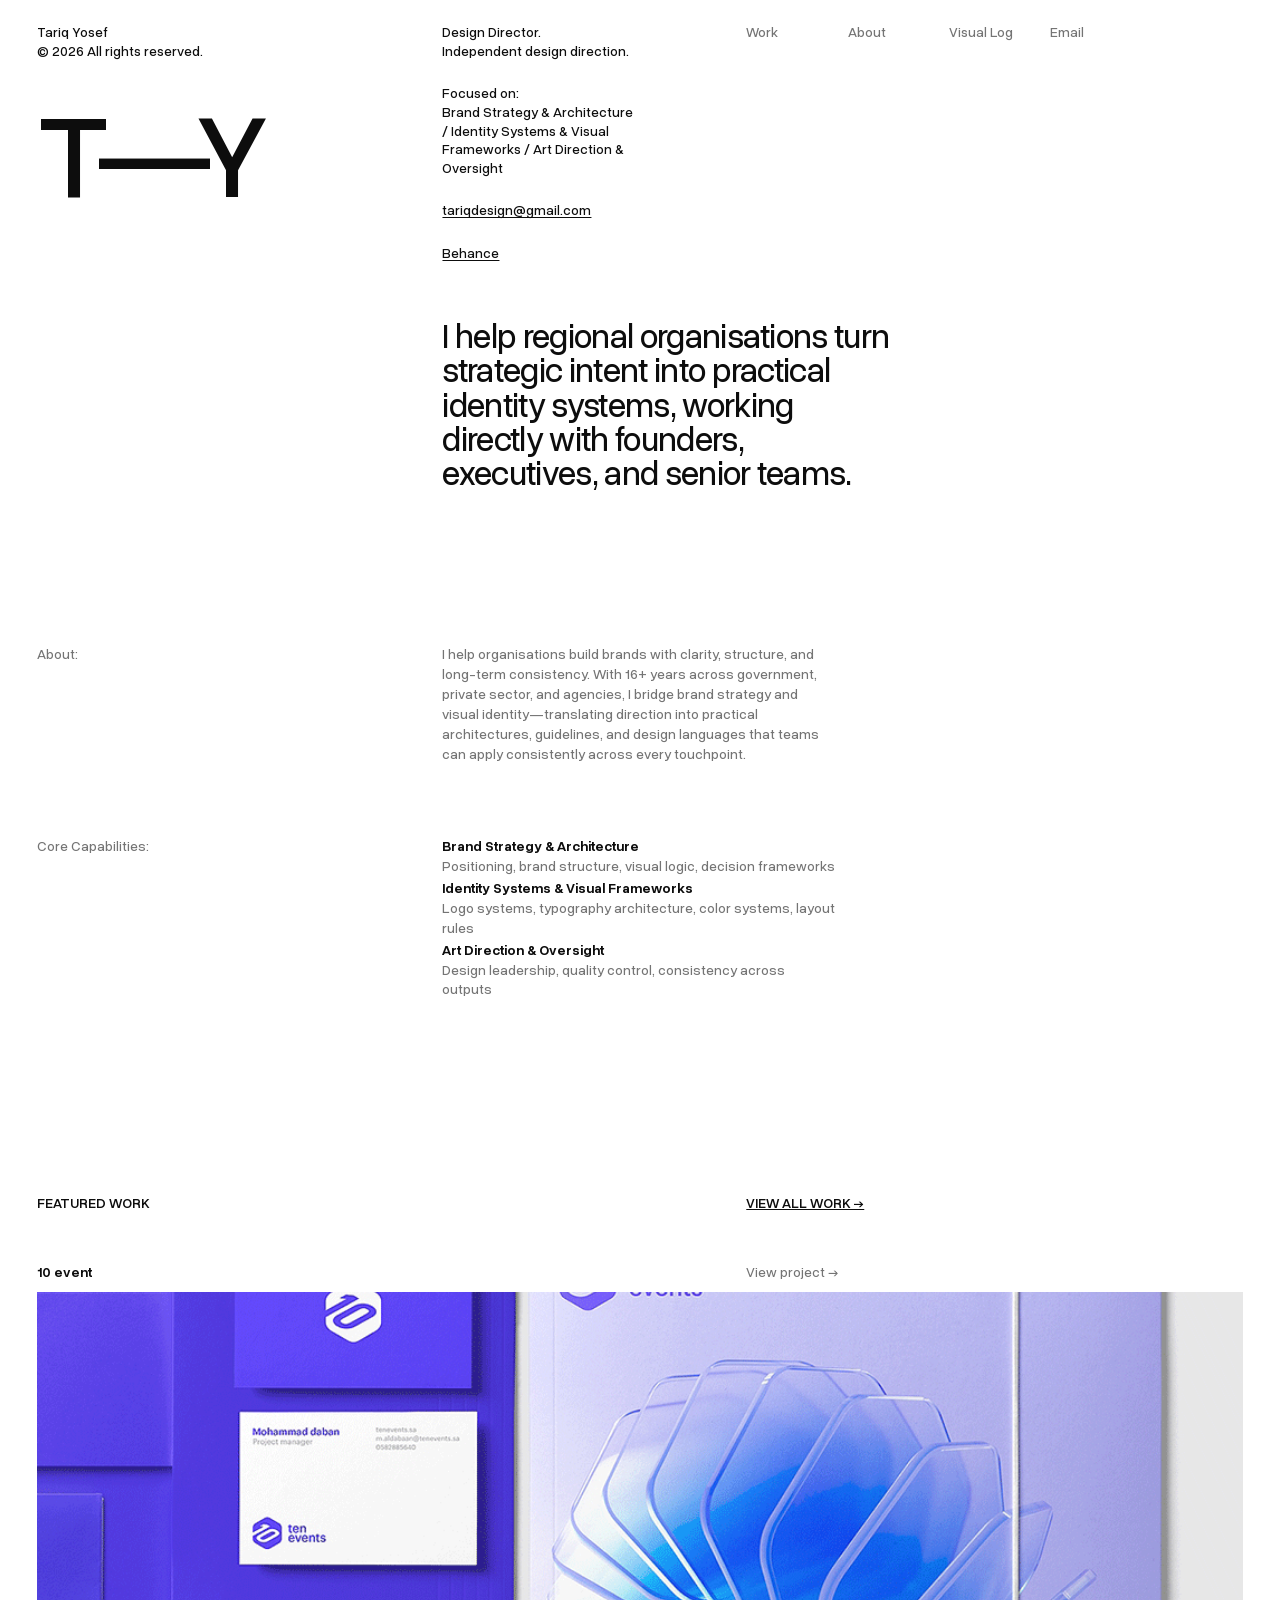
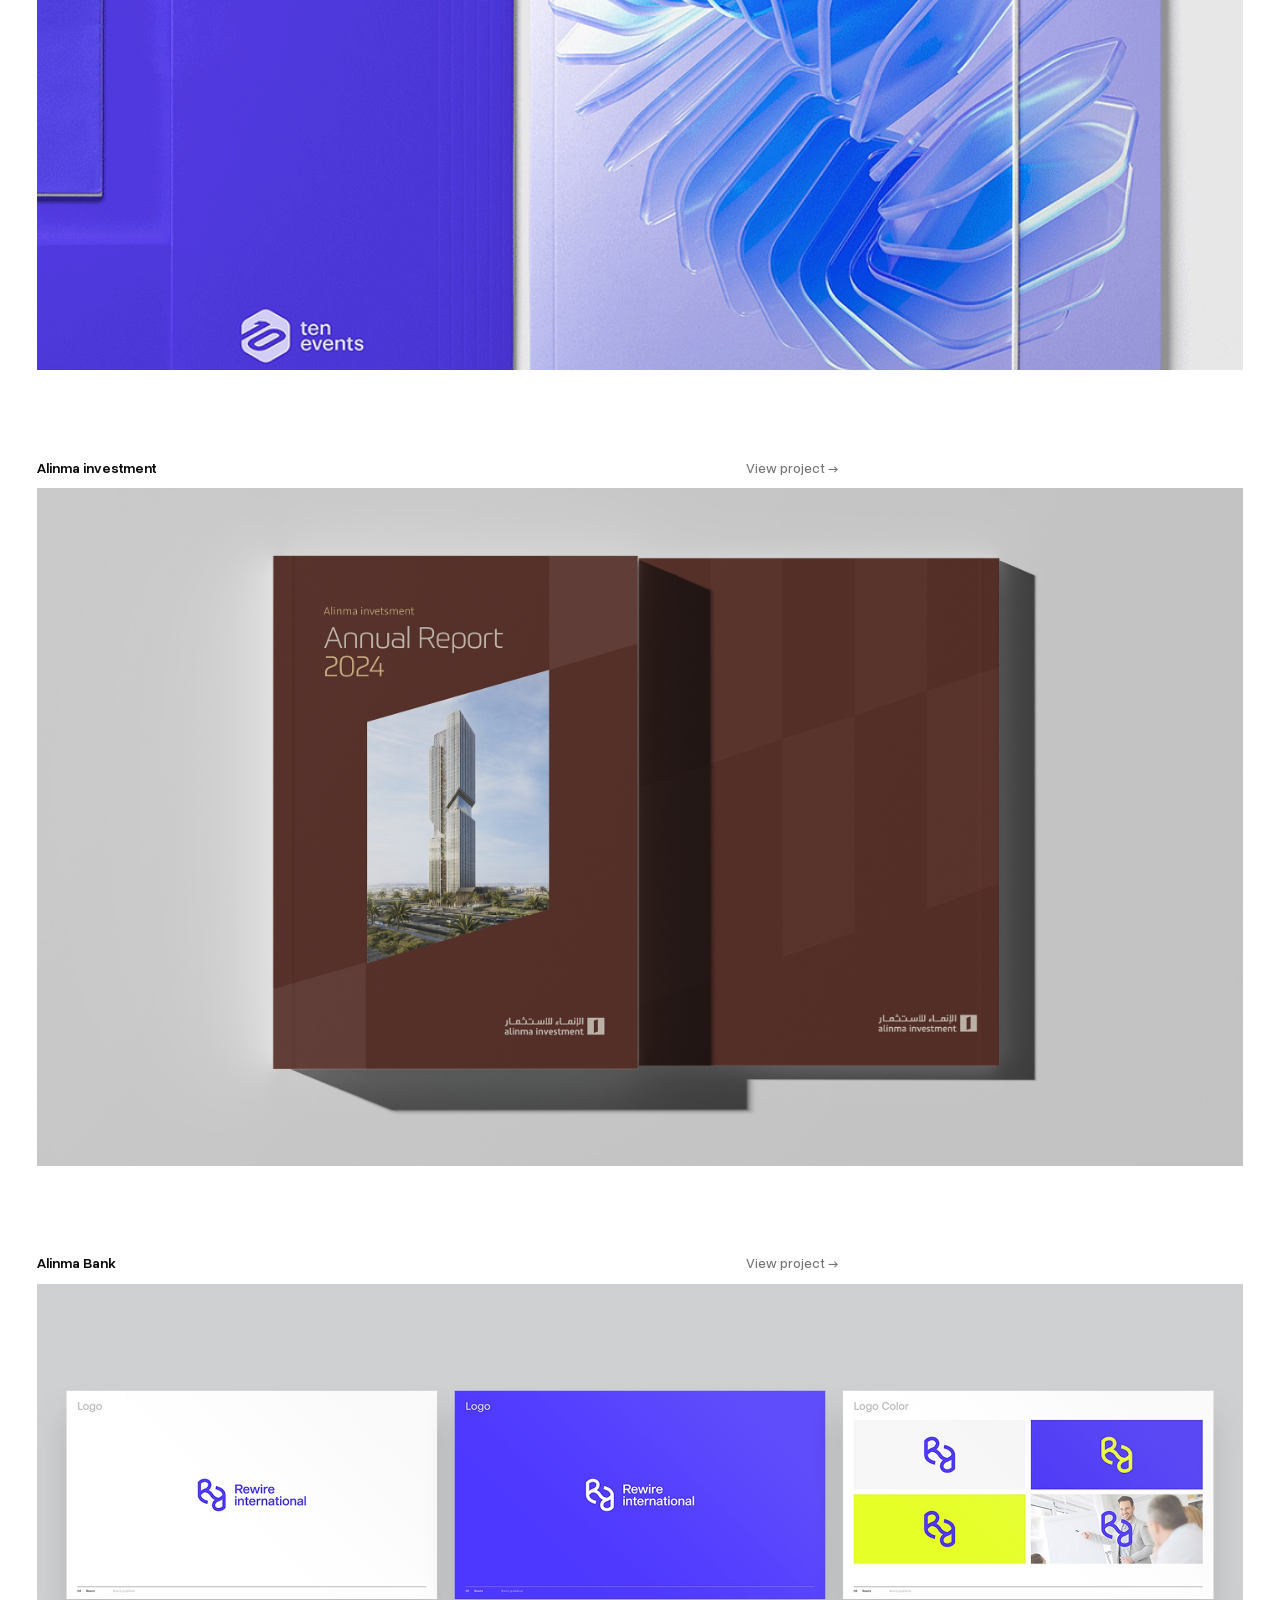
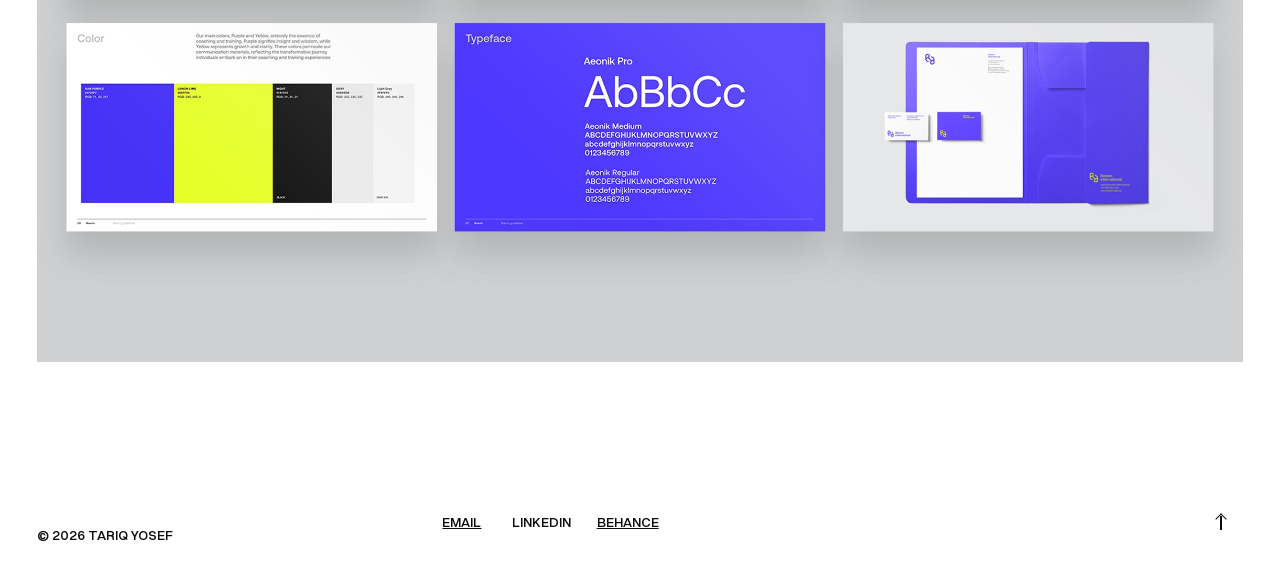
==== index.html @ 911313b0 "Add contact link hover arrow" ====
<!doctype html>
<html lang="en">
<head>
  <meta charset="utf-8">
  <meta name="viewport" content="width=device-width, initial-scale=1">
  <title>Tariq Yosef — Design Director</title>
  <meta name="description" content="Tariq Yosef is an independent Design Director focused on practical identity systems across Saudi Arabia and MENA.">
  <meta name="theme-color" content="#ffffff">
  <meta property="og:title" content="Tariq Yosef — Design Director">
  <meta property="og:description" content="Independent design direction, identity systems and brand governance across Saudi Arabia and MENA.">
  <meta property="og:type" content="website">
  <meta property="og:url" content="https://tariqdesign.com/">
  <link rel="canonical" href="https://tariqdesign.com/">
  <link rel="stylesheet" href="styles.css?v=55">
  <script defer src="script.js?v=26"></script>
</head>
<body data-page="home">
  <a class="skip-link" href="#main">Skip to content</a>

  <header class="information-layer site-information" id="top" aria-label="Portfolio information">
    <div class="information-column">
      <p><a class="identity-home-link" href="./" aria-label="Go to homepage"><span data-site="name">Tariq Yosef</span><br>© <span data-year></span> All rights reserved.</a></p>
    </div>
    <div class="information-column">
      <p><span data-professional-title>Design Director</span>.<br>Independent design direction.</p>
      <p>Focused on:<br><span data-focus>Brand systems / Identity / Direction</span></p>
      <p><a data-link="email" data-email-display="address" hidden></a></p>
      <p><a data-link="behanceUrl" target="_blank" rel="noopener noreferrer" hidden>Behance</a><br><a data-link="linkedInUrl" target="_blank" rel="noopener noreferrer" hidden>LinkedIn</a></p>
    </div>
    <nav class="site-nav site-menu" aria-label="Primary navigation">
      <a href="work/">Work</a>
      <a href="about/">About</a>
      <a href="visual-log/">Visual Log</a>
      <a data-link="email" hidden>Email</a>
    </nav>
  </header>

  <main id="main">
    <section class="profile-panel home-profile" aria-labelledby="home-heading">
      <a class="profile-mark profile-mark-link" href="./" aria-label="Go to homepage">T—Y</a>
      <h1 class="home-positioning" id="home-heading" data-positioning>I help regional organisations turn strategic intent into practical identity systems.</h1>
      <div class="profile-details">
        <div>
          <p class="detail-heading"><span data-label="about">About</span>:</p>
          <p class="profile-copy" data-introduction></p>
        </div>
        <div>
          <p class="detail-heading"><span data-label="capabilities">Capabilities</span>:</p>
          <ul data-capabilities></ul>
        </div>
      </div>
    </section>

    <section class="home-work" aria-labelledby="featured-heading">
      <header class="section-heading">
        <h2 id="featured-heading">Featured work</h2>
        <a href="work/">View all work →</a>
      </header>
      <div class="featured-projects" data-home-projects></div>
    </section>
  </main>

  <footer class="site-footer">
    <p>© <span data-year></span> <span data-site="name">Tariq Yosef</span></p>
    <div class="site-footer-links">
      <a data-link="email" hidden></a>
      <a data-link="linkedInUrl" target="_blank" rel="noopener noreferrer" hidden>LinkedIn</a>
      <a data-link="behanceUrl" target="_blank" rel="noopener noreferrer" hidden>Behance</a>
    </div>
    <a class="back-to-top" href="#top" aria-label="Back to top"><span class="back-to-top-icon" aria-hidden="true"></span></a>
  </footer>

  <p class="content-error" data-error role="status" hidden></p>
</body>
</html>
---- styles.css ----
@font-face {
  font-family: "Overused Grotesk";
  src: url("assets/fonts/OverusedGrotesk-VF.woff2") format("woff2");
  font-style: normal;
  font-weight: 300 900;
  font-display: swap;
}

:root {
  --paper: #fff;
  --ink: #0d0d0d;
  --muted: #747474;
  --blue: #416ddd;
  --active: #d9270c;
  --gap: 10px;
  --media-flow-gap: calc(var(--gap) * 2);
  --edge: clamp(20px, 2.92vw, 42px);
  --type-body: 14px;
  --type-header: 13.8px;
  --micro: var(--type-body);
  --site-grid: repeat(12, minmax(0, 1fr));
  --gallery-target-ratio: 0.56;
  --gallery-max-items: 3;
}

* {
  box-sizing: border-box;
}

html {
  scroll-behavior: smooth;
}

body {
  margin: 0;
  background: var(--paper);
  color: var(--ink);
  font-family: "Overused Grotesk", "Helvetica Neue", Helvetica, Arial, sans-serif;
  font-weight: 420;
  -webkit-font-smoothing: antialiased;
}

body.quick-view-open {
  overflow: hidden;
}

a {
  color: inherit;
}

a:hover {
  color: var(--blue);
}

button,
a {
  -webkit-tap-highlight-color: transparent;
}

button:focus-visible,
a:focus-visible {
  outline: 2px solid var(--blue);
  outline-offset: 3px;
}

.skip-link {
  position: fixed;
  z-index: 100;
  top: -60px;
  left: 8px;
  padding: 8px 10px;
  background: #000;
  color: #fff;
  font: 600 11px/1.1 "Overused Grotesk", "Helvetica Neue", Helvetica, Arial, sans-serif;
}

.skip-link:focus {
  top: 8px;
}

.information-layer {
  position: absolute;
  z-index: 20;
  inset: 8px var(--edge) auto;
  width: auto;
  display: grid;
  grid-template-columns: var(--site-grid);
  gap: var(--gap);
  color: #fff;
  mix-blend-mode: difference;
  pointer-events: none;
  font-family: "Overused Grotesk", "Helvetica Neue", Helvetica, Arial, sans-serif;
  font-size: var(--type-header);
  font-weight: 500;
  line-height: 1.3;
  letter-spacing: 0.015em;
  text-transform: uppercase;
  text-shadow: 0 0 0.35px currentColor;
}

.information-column:first-child {
  grid-column: 1;
}

.information-column:last-child {
  grid-column: 2;
}

.information-column,
.profile-details > div,
.profile-details > div > :not(.detail-heading),
.about-section,
.about-section-content {
  min-width: 0;
}

.information-layer p {
  margin: 0 0 20px;
}

.information-layer a {
  pointer-events: auto;
  text-decoration: underline;
  text-underline-offset: 0.13em;
}

.information-layer .identity-home-link,
.profile-mark-link {
  text-decoration: none;
}

.profile-panel {
  min-height: 0;
  display: grid;
  grid-template-columns: var(--site-grid);
  gap: var(--gap);
  padding: 78px var(--edge) 10rem;
}

.profile-mark {
  align-self: start;
  font-size: clamp(4.5rem, 12vw, 11rem);
  font-weight: 470;
  line-height: 0.76;
  letter-spacing: -0.085em;
  white-space: nowrap;
}

.profile-mark-link {
  display: block;
}

.profile-details {
  grid-column: 1 / -1;
  display: block;
  align-self: start;
  margin-top: clamp(6rem, 8vw, 9rem);
  font-family: "Overused Grotesk", "Helvetica Neue", Helvetica, Arial, sans-serif;
  font-size: var(--micro);
  font-weight: 500;
  line-height: 1.35;
  text-transform: none;
}

.profile-details > div {
  display: grid;
  grid-template-columns: var(--site-grid);
  column-gap: var(--gap);
  align-items: start;
  margin: 0;
  padding: clamp(26px, 3.8vw, 64px) 0;
}

.profile-details > div:first-child {
  padding-top: 0;
}

.profile-details > div > :not(.detail-heading) {
  grid-column: 2 / span 2;
}

.detail-heading {
  grid-column: 1;
  margin: 0;
  font-weight: 520;
}

.profile-details ul {
  margin: 0;
  padding: 0;
  color: var(--muted);
  list-style: none;
}

.profile-copy {
  max-width: 72ch;
  margin: 0;
  color: var(--muted);
  font-family: "Overused Grotesk", "Helvetica Neue", Helvetica, Arial, sans-serif;
  font-size: var(--type-body);
  font-weight: 450;
  line-height: 1.42;
  letter-spacing: 0;
  text-transform: none;
}

[data-approach] {
  display: grid;
  grid-template-columns: repeat(2, minmax(0, 1fr));
  column-gap: clamp(18px, 2vw, 42px);
  row-gap: 16px;
  font-family: "Overused Grotesk", "Helvetica Neue", Helvetica, Arial, sans-serif;
  font-size: var(--type-body);
  font-weight: 450;
  line-height: 1.38;
  letter-spacing: 0;
  text-transform: none;
}

[data-approach] li + li {
  margin-top: 0;
}

[data-recognition] {
  grid-column: 2 / -1 !important;
  columns: 2;
  column-gap: clamp(18px, 2vw, 42px);
}

[data-recognition] li {
  break-inside: avoid;
}

[data-capabilities] li + li {
  margin-top: 8px;
}

.capability-title,
.capability-description {
  display: block;
}

.capability-title {
  color: var(--ink);
  font-weight: 600;
}

.capability-description {
  margin-top: 2px;
  font-size: 1em;
  line-height: 1.35;
  text-transform: none;
}

.about-sections {
  display: contents !important;
}

.about-section {
  display: grid;
  grid-template-columns: var(--site-grid);
  column-gap: var(--gap);
  align-items: start;
  padding: clamp(26px, 3.8vw, 64px) 0;
}

.about-section-content {
  grid-column: 2 / span 2;
  color: var(--muted);
}

.about-section-content--one {
  grid-column: 2 / span 1;
}

.about-section-content--three,
.about-section-content--split {
  grid-column: 2 / -1;
}

.about-section-content--split {
  display: grid;
  grid-template-columns: repeat(2, minmax(0, 1fr));
  gap: clamp(18px, 2vw, 42px);
}

.about-section-content--image-left .about-image {
  order: -1;
}

.about-rich-text {
  font-family: "Overused Grotesk", "Helvetica Neue", Helvetica, Arial, sans-serif;
  font-weight: 450;
  line-height: 1.42;
  letter-spacing: 0;
  text-transform: none;
}

.about-rich-text--small {
  font-size: var(--type-header);
}

.about-rich-text--standard {
  font-size: var(--type-body);
}

.about-rich-text--large {
  font-size: clamp(16pt, 1.8vw, 22pt);
  line-height: 1.28;
}

.about-rich-text h3,
.about-rich-text p,
.about-rich-text ul,
.about-rich-text ol {
  margin: 0 0 0.75em;
}

.about-rich-text > :last-child {
  margin-bottom: 0;
}

.about-rich-text h3 {
  color: var(--ink);
  font-size: 1em;
  font-weight: 600;
}

.about-rich-text ul,
.about-rich-text ol {
  padding-left: 1.2em;
}

.about-rich-text a {
  text-decoration: underline;
  text-underline-offset: 0.13em;
}

.about-image {
  min-width: 0;
  margin: 0;
}

.about-image img {
  width: 100%;
  height: auto;
  display: block;
  border-radius: 0;
}

.about-image figcaption {
  margin-top: 7px;
  color: var(--muted);
  font-size: var(--type-header);
  line-height: 1.3;
}

.visual-feed {
  padding: 0 var(--edge) var(--edge);
}

.feed-grid {
  display: block;
}

.project-group {
  display: block;
  padding: clamp(30px, 4vw, 68px) 0;
}

.project-group:first-child {
  padding-top: 0;
}

.project-heading {
  display: grid;
  grid-template-columns: var(--site-grid);
  column-gap: var(--gap);
  align-items: start;
  margin-bottom: clamp(24px, 2.2vw, 40px);
  font-size: var(--micro);
  line-height: 1.3;
}

.project-heading h2,
.project-heading p {
  margin: 0;
}

.project-heading h2 {
  grid-column: 1;
  font-size: inherit;
  font-weight: 620;
}

.project-heading p {
  grid-column: 2 / span 2;
  width: min(100%, 62ch);
  color: var(--muted);
  overflow-wrap: anywhere;
}

@media (min-width: 1200px) {
  .project-heading p {
    width: min(75%, 62ch);
  }
}

.project-media,
.project-images {
  display: grid;
  gap: var(--media-flow-gap);
}

.project-video {
  min-width: 0;
  margin: 0;
  border-radius: 0;
  overflow: hidden;
  background: #111;
}

.project-video video {
  width: 100%;
  height: auto;
  display: block;
  background: #111;
}

.project-video.has-fallback {
  position: relative;
  background: #e8e8e8;
}

.project-video-fallback {
  width: 100%;
  height: auto;
  display: block;
}

.project-video.has-fallback video {
  position: absolute;
  inset: 0;
  height: 100%;
  object-fit: cover;
  opacity: 0;
  transition: opacity 180ms ease;
}

.project-video.has-fallback.is-video-ready video {
  opacity: 1;
}

.project-video.has-video-error video {
  display: none;
}

.project-slider {
  position: relative;
  min-width: 0;
  aspect-ratio: var(--slider-ratio, 16 / 10);
  border-radius: 0;
  overflow: hidden;
  background: #e8e8e8;
}

.slider-viewport {
  position: absolute;
  inset: 0;
}

.slider-viewport {
  display: flex;
  transform: translate3d(var(--slider-offset, 0%), 0, 0);
  transition: transform 500ms cubic-bezier(0.22, 1, 0.36, 1);
}

.slider-viewport.is-resetting {
  transition: none;
}

.slider-slide {
  position: relative;
  flex: 0 0 100%;
  width: 100%;
  height: 100%;
  display: block;
  margin: 0;
  padding: 0;
  border: 0;
  background: transparent;
  cursor: zoom-in;
}

.slider-slide--clone {
  pointer-events: none;
}

.slider-slide img {
  width: 100%;
  height: 100%;
  display: block;
  object-fit: cover;
}

.slider-dots {
  position: absolute;
  z-index: 2;
  bottom: 12px;
  left: 50%;
  display: flex;
  align-items: center;
  gap: 2px;
  transform: translateX(-50%);
}

.slider-dot {
  width: 24px;
  height: 24px;
  display: grid;
  place-items: center;
  margin: 0;
  padding: 0;
  border: 0;
  background: transparent;
  cursor: pointer;
}

.slider-dot::before {
  width: 7px;
  height: 7px;
  border: 1px solid #fff;
  border-radius: 50%;
  background: transparent;
  box-shadow: 0 0 0 1px rgba(0, 0, 0, 0.18);
  content: "";
}

.slider-dot[aria-current="true"]::before {
  background: #fff;
}

.project-row {
  display: flex;
  align-items: stretch;
  gap: var(--gap);
}

.project-image {
  flex: var(--image-ratio, 1.25) 1 0;
  min-width: 0;
  margin: 0;
}

.project-row--incomplete .project-image {
  flex: 0 1 var(--incomplete-width, calc(50% - (var(--gap) / 2)));
}

.feed-image-button {
  width: 100%;
  display: block;
  margin: 0;
  padding: 0;
  border: 0;
  border-radius: 0;
  overflow: hidden;
  background: #e8e8e8;
  cursor: zoom-in;
}

.project-image .feed-image-button {
  aspect-ratio: var(--image-ratio, 5 / 4);
}

.feed-image-button img {
  display: block;
  width: 100%;
  height: calc(100% + 48px);
  margin-top: -24px;
  object-fit: cover;
  transform: translate3d(0, var(--parallax-y, 0), 0) scale(1.01);
  transition: transform 180ms linear, opacity 180ms ease;
  will-change: transform;
}

.feed-image-button:hover img {
  transform: translate3d(0, var(--parallax-y, 0), 0) scale(1.025);
}

.feed-image-button:active img {
  opacity: 0.7;
}

.feed-footer {
  display: grid;
  grid-template-columns: minmax(0, 1fr) auto;
  column-gap: var(--gap);
  row-gap: clamp(24px, 3vw, 48px);
  align-content: start;
  padding: clamp(5rem, 10vw, 8rem) var(--edge) var(--edge);
  font-family: "Overused Grotesk", "Helvetica Neue", Helvetica, Arial, sans-serif;
  font-size: var(--micro);
  font-weight: 500;
  line-height: 1.35;
  text-transform: uppercase;
}

.feed-footer p,
.feed-footer a {
  margin: 0;
}

.feed-footer p {
  max-width: 60ch;
}

.footer-summary,
.footer-contact,
.footer-portfolio {
  grid-column: 1;
}

.footer-summary {
  grid-column: 1 / -1;
}

.footer-contact {
  color: var(--muted);
  font-weight: 420;
  text-transform: none;
}

.back-to-top {
  grid-column: 2;
  align-self: center;
  justify-self: end;
  width: 28px;
  height: 28px;
  display: grid;
  place-items: center;
  text-decoration: none;
}

.back-to-top-icon {
  position: relative;
  width: 13px;
  height: 17px;
  display: block;
}

.back-to-top-icon::before {
  position: absolute;
  top: 1px;
  left: 3px;
  width: 7px;
  height: 7px;
  border-top: 1.5px solid currentColor;
  border-left: 1.5px solid currentColor;
  content: "";
  transform: rotate(45deg);
}

.back-to-top-icon::after {
  position: absolute;
  top: 2px;
  left: 6px;
  width: 1.5px;
  height: 14px;
  background: currentColor;
  content: "";
}

.quick-view {
  width: 100vw;
  max-width: none;
  height: 100svh;
  max-height: none;
  margin: 0;
  padding: 2.5rem;
  border: 0;
  background: rgba(0, 0, 0, 0.85);
  color: #fff;
}

.quick-view::backdrop {
  background: transparent;
}

.quick-view[open] {
  display: grid;
  grid-template-columns: 44px minmax(0, 1fr) 44px;
  grid-template-rows: minmax(0, 1fr) auto;
  align-items: center;
  gap: 10px;
}

.quick-media {
  grid-column: 2;
  grid-row: 1;
  min-width: 0;
  height: 100%;
  display: grid;
  grid-template-rows: minmax(0, 1fr) auto;
  place-items: center;
  margin: 0;
}

.quick-media img {
  min-width: 0;
  max-width: 100%;
  max-height: calc(100svh - 12rem);
  width: auto;
  height: auto;
  object-fit: contain;
}

.quick-media figcaption {
  justify-self: center;
  width: min(100%, 72rem);
  padding-top: 8px;
  font-family: "Overused Grotesk", "Helvetica Neue", Helvetica, Arial, sans-serif;
  font-size: 0.917rem;
  font-weight: 500;
  line-height: 1.3;
  letter-spacing: 0.06em;
  text-transform: uppercase;
}

.quick-caption span {
  display: block;
  text-align: center;
}

.quick-close,
.quick-arrow {
  z-index: 2;
  min-width: 44px;
  min-height: 44px;
  padding: 0;
  border: 0;
  background: transparent;
  color: #fff;
  font: 400 24px/1 "Overused Grotesk", "Helvetica Neue", Helvetica, Arial, sans-serif;
  cursor: pointer;
}

.quick-close {
  position: absolute;
  top: 10px;
  right: 10px;
  font-size: 32px;
  font-weight: 300;
}

.quick-previous { grid-column: 1; grid-row: 1; }
.quick-next { grid-column: 3; grid-row: 1; }

.quick-count {
  grid-column: 2;
  grid-row: 2;
  justify-self: center;
  margin: 0;
  color: #aaa;
  font-family: "Overused Grotesk", "Helvetica Neue", Helvetica, Arial, sans-serif;
  font-size: 0.917rem;
}

.visually-hidden {
  position: absolute;
  width: 1px;
  height: 1px;
  padding: 0;
  margin: -1px;
  overflow: hidden;
  clip: rect(0, 0, 0, 0);
  white-space: nowrap;
  border: 0;
}

.content-error {
  position: fixed;
  z-index: 100;
  right: 8px;
  bottom: 8px;
  max-width: 28rem;
  margin: 0;
  padding: 10px;
  background: #000;
  color: #fff;
  font: 500 10px/1.2 "Overused Grotesk", "Helvetica Neue", Helvetica, Arial, sans-serif;
}

@media (max-width: 700px) {
  :root {
    --edge: 7px;
    --gap: 5px;
    --site-grid: repeat(2, minmax(0, 1fr));
    --gallery-target-ratio: 0.615;
    --gallery-max-items: 2;
  }

  .information-layer {
    position: relative;
    inset: auto;
    width: auto;
    margin: 7px;
    grid-template-columns: var(--site-grid);
  }

  .information-column {
    overflow-wrap: anywhere;
  }

  .information-layer p {
    margin-bottom: 14px;
  }

  .profile-panel {
    min-height: 100svh;
    display: block;
    padding: 48px 7px 90px;
  }

  .profile-mark {
    font-size: 18vw;
  }

  .profile-details {
    width: 100%;
    display: block;
    margin: 140px 0 0;
  }

  .profile-details > div {
    display: grid;
    grid-template-columns: var(--site-grid);
    column-gap: var(--gap);
    padding: 28px 0;
  }

  .profile-details > div:first-child {
    padding-top: 0;
  }

  .profile-details > div > :not(.detail-heading),
  [data-recognition] {
    grid-column: 2 !important;
    overflow-wrap: anywhere;
  }

  .about-section {
    display: grid;
    grid-template-columns: var(--site-grid);
    column-gap: var(--gap);
    padding: 28px 0;
  }

  .about-section-content,
  .about-section-content--one,
  .about-section-content--two,
  .about-section-content--three,
  .about-section-content--split {
    grid-column: 2 / -1;
  }

  .about-section-content--split {
    grid-template-columns: minmax(0, 1fr);
    gap: 20px;
  }

  [data-approach] {
    display: block;
  }

  [data-approach] li + li {
    margin-top: 8px;
  }

  [data-recognition] {
    columns: 1;
  }

  .feed-grid {
    display: block;
  }

  .project-group {
    display: block;
    padding: 38px 0;
  }

  .project-heading {
    margin-bottom: 20px;
  }

  .project-heading p {
    grid-column: 2 / -1;
    width: 100%;
    max-width: 45ch;
  }

  .project-images {
    gap: var(--media-flow-gap);
  }

  .feed-footer {
    display: grid;
    grid-template-columns: minmax(0, 1fr) auto;
    row-gap: 32px;
    padding: 6rem var(--edge) var(--edge);
  }

  .footer-summary,
  .footer-contact,
  .footer-portfolio {
    grid-column: 1;
  }

  .back-to-top {
    grid-column: 2;
    justify-self: end;
  }

  .footer-summary,
  .footer-contact,
  .footer-portfolio {
    grid-column: 1 / -1;
    max-width: 100%;
    overflow-wrap: anywhere;
  }

  .back-to-top {
    grid-column: 2;
  }

  .feed-footer a {
    display: inline-block;
    margin-top: 0;
  }

  .quick-view {
    padding: 38px 6px 24px;
  }

  .quick-view[open] {
    grid-template-columns: 40px minmax(0, 1fr) 40px;
    gap: 2px;
  }

  .quick-media img {
    max-height: calc(100svh - 110px);
  }
}

/* Twelve-column composition from the approved 1440px layouts. */
.information-layer {
  inset: 24px var(--edge) auto;
  color: var(--ink);
  mix-blend-mode: normal;
  font-size: var(--type-header);
  font-weight: 450;
  line-height: 1.35;
  letter-spacing: 0;
  text-transform: none;
  text-shadow: none;
}

.information-layer p {
  margin-bottom: 24px;
}

.information-column:first-child {
  grid-column: 1 / span 2;
}

.site-information .information-column:nth-child(2) {
  grid-column: 5 / span 2;
}

.site-information .site-menu {
  grid-column: 8 / span 4;
  display: grid;
  grid-template-columns: repeat(4, minmax(0, 1fr));
  gap: var(--gap);
  justify-content: initial;
}

.site-menu a {
  justify-self: start;
  color: var(--muted);
}

.site-menu a[aria-current="page"] {
  color: var(--active);
  text-decoration: none;
}

.profile-panel,
.about-profile,
.work-profile {
  min-height: 0;
  grid-template-columns: var(--site-grid);
  padding: 112px var(--edge) clamp(7rem, 12vw, 11rem);
}

.profile-mark,
.home-profile .profile-mark {
  grid-column: 1 / span 2;
  font-size: clamp(6rem, 9.45vw, 8.5rem);
  font-weight: 470;
  line-height: 0.76;
  letter-spacing: -0.085em;
}

.hero-contact {
  grid-column: 5 / span 2;
  align-self: start;
  display: flex;
  flex-direction: column;
  gap: 4px;
  margin-top: 80px;
  font-size: var(--type-body);
  line-height: 1.25;
}

.hero-contact a {
  display: inline-flex;
  align-items: baseline;
  width: fit-content;
  text-decoration: none;
}

.hero-contact a::before {
  width: 0;
  overflow: hidden;
  content: "→";
  opacity: 0;
  font-size: 0.9em;
  line-height: 1;
  transform: translateX(-0.35em);
  transition: width 160ms ease, opacity 160ms ease, transform 160ms ease;
}

.hero-contact a:hover,
.hero-contact a:focus-visible {
  text-decoration: none;
}

.hero-contact a:hover::before,
.hero-contact a:focus-visible::before {
  width: 1.2em;
  opacity: 1;
  transform: translateX(0);
}

.profile-details,
.home-profile .profile-details,
.about-profile .profile-details,
.work-profile .profile-details {
  grid-column: 1 / -1;
  margin-top: clamp(9rem, 11vw, 10rem);
  font-size: var(--type-body);
  font-weight: 430;
  line-height: 1.42;
}

.profile-details > div {
  min-height: clamp(190px, 15vw, 220px);
  grid-template-columns: var(--site-grid);
  padding: 0;
}

.profile-details > div:first-child {
  padding-top: 0;
}

.detail-heading {
  grid-column: 1 / span 2;
  color: var(--muted);
  font-weight: 430;
}

.profile-details > div > :not(.detail-heading),
.about-section-content {
  grid-column: 5 / span 4;
}

.profile-copy {
  max-width: 46ch;
  font-size: var(--type-body);
  font-weight: 430;
  line-height: 1.42;
}

[data-capabilities] li + li {
  margin-top: 2px;
}

.capability-title {
  font-weight: 620;
}

.capability-description {
  margin-top: 0;
  line-height: 1.42;
}

[data-approach] {
  grid-template-columns: repeat(2, minmax(0, 1fr));
  gap: var(--gap);
  font-size: var(--type-body);
  line-height: 1.42;
}

[data-recognition] {
  grid-column: 5 / span 7 !important;
}

.about-section {
  grid-template-columns: var(--site-grid);
}

.home-work,
.visual-feed {
  padding-right: var(--edge);
  padding-left: var(--edge);
}

.section-heading,
.project-heading {
  grid-template-columns: var(--site-grid);
}

.section-heading {
  padding-bottom: clamp(28px, 4vw, 56px);
}

.section-heading h2,
.project-heading h2 {
  grid-column: 1 / span 2;
}

.section-heading a {
  grid-column: 8 / span 3;
  justify-self: start;
}

.project-heading p {
  grid-column: 5 / span 4;
  width: 100%;
}

.work-profile,
.visual-log-profile {
  padding-bottom: 0;
}

.work-profile .profile-details,
.visual-log-profile .profile-details {
  margin-bottom: 0;
}

.work-profile .profile-details > div,
.visual-log-profile .profile-details > div {
  min-height: clamp(150px, 12vw, 180px);
}

.work-feed,
.visual-log-feed {
  padding-bottom: clamp(7rem, 12vw, 11rem);
}

.work-index-grid,
.visual-log-grid {
  display: grid;
  grid-template-columns: var(--site-grid);
  column-gap: var(--gap);
  row-gap: clamp(3.5rem, 7vw, 7rem);
}

.work-project-card {
  grid-column: 1 / -1;
  min-width: 0;
  scroll-margin-top: 24px;
}

.work-project-card--six-columns {
  grid-column: span 6;
}

.work-project-card:focus {
  outline: none;
}

.work-project-link {
  display: block;
  color: var(--ink);
  text-decoration: none;
}

.visual-log-button {
  width: 100%;
  margin: 0;
  padding: 0;
  border: 0;
  background: transparent;
  font: inherit;
  text-align: left;
  cursor: zoom-in;
}

.visual-log-empty {
  grid-column: 1 / -1;
}

.work-project-thumbnail {
  width: 100%;
  overflow: hidden;
  background: #f1f1f1;
}

.work-project-thumbnail img {
  width: 100%;
  height: auto;
  display: block;
  transform: scale(1.001);
  transform-origin: center;
  transition: opacity 280ms ease, transform 500ms cubic-bezier(0.2, 0.75, 0.25, 1);
}

.work-project-title {
  display: flex;
  justify-content: space-between;
  gap: var(--gap);
  align-items: baseline;
  padding-top: 10px;
  font-size: var(--type-body);
  line-height: 1.3;
}

.work-project-title h2,
.work-project-title span {
  margin: 0;
  font: inherit;
}

.work-project-title h2 {
  font-weight: 540;
  transition: color 220ms ease, transform 320ms cubic-bezier(0.2, 0.75, 0.25, 1);
}

.work-project-title span {
  color: var(--muted);
  opacity: 0;
  transform: translateX(-8px);
  transition: color 220ms ease, opacity 220ms ease, transform 320ms cubic-bezier(0.2, 0.75, 0.25, 1);
}

.work-project-link:hover {
  color: var(--ink);
}

.work-project-link:hover .work-project-thumbnail img,
.work-project-link:focus-visible .work-project-thumbnail img {
  opacity: 0.9;
  transform: scale(1.012);
}

.work-project-link:hover .work-project-title h2,
.work-project-link:focus-visible .work-project-title h2 {
  color: var(--blue);
  transform: translateX(4px);
}

.work-project-link:hover .work-project-title span,
.work-project-link:focus-visible .work-project-title span {
  color: var(--blue);
  opacity: 1;
  transform: translateX(0);
}

.project-group {
  padding: 0 0 clamp(6rem, 10vw, 9rem);
}

.project-heading {
  margin-bottom: clamp(24px, 3vw, 44px);
}

.featured-project-heading {
  grid-template-columns: var(--site-grid);
}

.featured-project-heading h3 {
  grid-column: 1 / span 2;
}

.featured-project-heading span {
  grid-column: 8 / span 3;
  justify-self: start;
}

.site-footer {
  grid-template-columns: var(--site-grid);
  font-size: var(--type-header);
}

.site-footer p {
  grid-column: 1 / span 2;
}

.site-footer-links {
  grid-column: 5 / span 3;
}

.site-footer .back-to-top {
  grid-column: 12;
}

@media (max-width: 700px) {
  :root {
    --edge: 7px;
    --gap: 5px;
    --site-grid: repeat(2, minmax(0, 1fr));
  }

  .information-layer {
    position: relative;
    inset: auto;
    margin: var(--edge);
  }

  .information-column:first-child {
    grid-column: 1;
  }

  .site-information .information-column:nth-child(2) {
    grid-column: 2;
  }

  .site-information .site-menu {
    grid-column: 1 / -1;
    grid-template-columns: repeat(4, auto);
    justify-content: start;
    gap: 20px;
    margin-top: 8px;
  }

  .profile-panel,
  .about-profile,
  .work-profile,
  .home-profile {
    display: grid;
    grid-template-columns: var(--site-grid);
    padding: 48px var(--edge) 5rem;
  }

  .profile-mark,
  .home-profile .profile-mark {
    grid-column: 1 / -1;
    font-size: 18vw;
  }

  .hero-contact {
    grid-column: 2;
    margin-top: 48px;
  }

  .profile-details,
  .home-profile .profile-details,
  .about-profile .profile-details,
  .work-profile .profile-details {
    grid-column: 1 / -1;
    margin-top: 7rem;
  }

  .profile-details > div {
    min-height: 0;
    margin-bottom: 5rem;
    grid-template-columns: var(--site-grid);
  }

  .detail-heading {
    grid-column: 1;
  }

  .profile-details > div > :not(.detail-heading),
  .about-section-content,
  [data-recognition] {
    grid-column: 2 !important;
  }

  .section-heading h2,
  .project-heading h2,
  .featured-project-heading h3 {
    grid-column: 1;
  }

  .section-heading a,
  .project-heading p,
  .featured-project-heading span {
    grid-column: 2;
  }

  .site-footer p {
    grid-column: 1;
  }

  .site-footer-links {
    grid-column: 1 / -1;
  }

  .site-footer .back-to-top {
    grid-column: 2;
  }
}

@media (prefers-reduced-motion: reduce) {
  html {
    scroll-behavior: auto;
  }

  .feed-image-button img {
    transition: none;
    transform: none;
  }

  .slider-viewport {
    transition: none;
  }

  .work-project-thumbnail img,
  .work-project-title h2,
  .work-project-title span {
    transition: none;
  }

  .hero-contact a::before {
    transition: none;
  }
}

/* Multi-page site shell */
.site-header {
  position: relative;
  z-index: 20;
  display: grid;
  grid-template-columns: var(--site-grid);
  gap: var(--gap);
  align-items: start;
  padding: 9px var(--edge) 12px;
  border-bottom: 0;
  font-size: var(--type-header);
  font-weight: 540;
  line-height: 1.25;
  letter-spacing: 0.015em;
  text-transform: uppercase;
}

.site-identity {
  grid-column: 1;
  display: flex;
  flex-direction: column;
  text-decoration: none;
}

.site-nav {
  grid-column: 4;
  display: flex;
  justify-content: space-between;
  gap: 12px;
}

.site-nav a {
  text-decoration: none;
}

.site-nav a[aria-current="page"] {
  text-decoration: none;
}

.site-information .information-column:nth-child(2) {
  grid-column: 5 / span 2;
}

.site-information .site-menu {
  grid-column: 8 / span 4;
  display: grid;
  grid-template-columns: repeat(4, minmax(0, 1fr));
  justify-content: initial;
  pointer-events: auto;
}

.home-profile {
  min-height: 0;
  align-items: start;
  padding-top: 112px;
  padding-bottom: clamp(7rem, 12vw, 11rem);
}

.home-profile .profile-mark {
  grid-column: 1 / span 2;
}

.home-profile .profile-details {
  grid-column: 1 / -1;
}

.home-intro,
.page-intro {
  display: grid;
  grid-template-columns: var(--site-grid);
  gap: var(--gap);
  padding-right: var(--edge);
  padding-left: var(--edge);
}

.home-intro {
  min-height: min(78svh, 900px);
  align-content: end;
  padding-top: clamp(8rem, 18vh, 14rem);
  padding-bottom: clamp(3rem, 6vw, 7rem);
}

.page-label {
  grid-column: 1;
  align-self: start;
  margin: 0;
  font-size: var(--type-header);
  font-weight: 540;
  line-height: 1.3;
  text-transform: uppercase;
}

.home-intro h1 {
  grid-column: 2 / -1;
  max-width: 24ch;
  margin: 0;
  font-size: clamp(2.2rem, 5.2vw, 6.2rem);
  font-weight: 430;
  line-height: 0.98;
  letter-spacing: -0.045em;
}

.home-work {
  padding: 0 var(--edge) var(--edge);
}

body[data-page="home"] .section-heading,
body[data-page="home"] .site-footer {
  border-top: 0;
}

.section-heading {
  display: grid;
  grid-template-columns: var(--site-grid);
  gap: var(--gap);
  align-items: baseline;
  padding: 12px 0 clamp(28px, 4vw, 54px);
  border-top: 0;
  font-size: var(--type-header);
  line-height: 1.3;
  text-transform: uppercase;
}

.section-heading h2,
.section-heading a {
  margin: 0;
  font-size: inherit;
  font-weight: 540;
}

.section-heading h2 {
  grid-column: 1 / span 2;
}

.section-heading a {
  grid-column: 8 / span 3;
  justify-self: start;
}

.featured-project {
  padding: 0 0 clamp(48px, 7vw, 110px);
}

.featured-project-link {
  display: block;
  color: var(--ink);
  text-decoration: none;
}

.featured-project-heading {
  display: grid;
  grid-template-columns: var(--site-grid);
  gap: var(--gap);
  padding-bottom: 10px;
  font-size: var(--type-body);
  line-height: 1.3;
}

.featured-project-heading h3,
.featured-project-heading span {
  margin: 0;
  font: inherit;
}

.featured-project-heading h3 {
  grid-column: 1 / span 2;
  font-weight: 600;
}

.featured-project-heading span {
  grid-column: 8 / span 3;
  justify-self: start;
  color: var(--muted);
}

.featured-project-link > img {
  width: 100%;
  aspect-ratio: 16 / 9;
  display: block;
  border-radius: 0;
  object-fit: cover;
  transition: opacity 180ms ease, transform 240ms ease;
}

.featured-project-link:hover > img {
  opacity: 0.92;
  transform: scale(0.997);
}

.featured-projects-empty {
  margin: 0 0 8rem;
  color: var(--muted);
  font-size: var(--type-body);
}

.page-intro {
  min-height: min(68svh, 760px);
  align-content: end;
  padding-top: clamp(8rem, 17vh, 13rem);
  padding-bottom: clamp(4rem, 8vw, 9rem);
}

.page-intro h1,
.page-intro p {
  margin: 0;
}

.page-intro h1 {
  grid-column: 1;
  font-size: var(--type-header);
  font-weight: 540;
  line-height: 1.3;
  text-transform: uppercase;
}

.page-intro p {
  grid-column: 2 / span 2;
  max-width: 66ch;
  color: var(--muted);
  font-size: clamp(18pt, 2.5vw, 30pt);
  font-weight: 430;
  line-height: 1.2;
  letter-spacing: -0.02em;
}

.about-profile {
  min-height: 0;
  padding-top: 112px;
  padding-bottom: clamp(7rem, 12vw, 11rem);
}

.about-profile .profile-details {
  margin-top: clamp(9rem, 11vw, 10rem);
}

.work-feed {
  padding-bottom: clamp(7rem, 12vw, 11rem);
}

.project-group {
  scroll-margin-top: 24px;
}

.project-group:focus {
  outline: none;
}

.site-footer {
  display: grid;
  grid-template-columns: var(--site-grid);
  gap: var(--gap);
  align-items: end;
  margin: 0 var(--edge);
  padding: 12px 0 var(--edge);
  border-top: 0;
  font-size: var(--type-header);
  font-weight: 520;
  line-height: 1.3;
  text-transform: uppercase;
}

.site-footer p {
  grid-column: 1 / span 2;
  margin: 0;
}

.site-footer-links {
  grid-column: 5 / span 3;
  display: flex;
  gap: clamp(14px, 2vw, 30px);
}

.site-footer .back-to-top {
  grid-column: 12;
  justify-self: end;
}

@media (max-width: 700px) {
  .site-header {
    padding-right: var(--edge);
    padding-left: var(--edge);
  }

  .site-identity {
    grid-column: 1;
  }

  .site-nav {
    grid-column: 2;
  }

  .site-information .information-column:nth-child(2) {
    grid-column: 2;
  }

  .site-information .site-menu {
    grid-column: 1 / -1;
    justify-content: flex-start;
    margin-top: 10px;
  }

  .home-profile {
    min-height: 0;
    display: grid;
    grid-template-columns: var(--site-grid);
    padding: 48px var(--edge) 5rem;
  }

  .home-profile .profile-mark {
    grid-column: 1 / -1;
    font-size: 18vw;
  }

  .home-profile .profile-details {
    grid-column: 1 / -1;
    margin-top: 7rem;
  }

  .home-intro {
    min-height: 70svh;
    padding-top: 7rem;
    padding-bottom: 4rem;
  }

  .page-label {
    grid-column: 1 / -1;
    margin-bottom: 5rem;
  }

  .home-intro h1 {
    grid-column: 1 / -1;
    font-size: clamp(2.25rem, 11vw, 4.6rem);
  }

  .section-heading h2 {
    grid-column: 1;
  }

  .section-heading a {
    grid-column: 2;
  }

  .featured-project-heading h3 {
    grid-column: 1;
  }

  .featured-project-heading span {
    grid-column: 2;
  }

  .featured-project-link > img {
    max-height: none;
  }

  .page-intro {
    min-height: 58svh;
    padding-top: 7rem;
    padding-bottom: 5rem;
  }

  .page-intro h1 {
    grid-column: 1;
  }

  .page-intro p {
    grid-column: 1 / -1;
    margin-top: 5rem;
    font-size: clamp(18pt, 7vw, 25pt);
  }

  .about-profile {
    min-height: 0;
    padding-top: 48px;
  }

  .about-profile .profile-details {
    margin-top: 7rem;
  }

  .site-footer p {
    grid-column: 1;
  }

  .site-footer-links {
    grid-column: 1 / -1;
    margin-top: 28px;
  }

  .site-footer .back-to-top {
    grid-column: 2;
    grid-row: 1;
  }
}

.project-heading h2 a {
  text-decoration: none;
}

.project-profile {
  padding-bottom: 0;
}

.project-profile h1.detail-heading {
  font-size: var(--type-body);
  line-height: 1.42;
}

.project-profile .profile-details > div {
  min-height: clamp(150px, 12vw, 180px);
}

.project-detail-feed {
  padding: var(--media-flow-gap) var(--edge) clamp(7rem, 12vw, 11rem);
}

.project-detail-feed .project-group {
  padding-top: 0;
}

@media (max-width: 700px) {
  .project-profile {
    padding-bottom: 0;
  }

  .work-index-grid,
  .visual-log-grid {
    row-gap: 3.5rem;
  }

  .work-project-card--six-columns {
    grid-column: 1 / -1;
  }

  .work-project-title span {
    opacity: 1;
    transform: none;
  }

  .project-profile .profile-details > div {
    min-height: 0;
    margin-bottom: 2rem;
  }
}

/* Design Director refinement: stronger point of view, tighter internal-page pacing. */
.home-positioning {
  grid-column: 5 / span 7;
  align-self: start;
  max-width: 24ch;
  margin: clamp(13rem, 16vw, 16rem) 0 0;
  font-size: clamp(1.9rem, 2.65vw, 2.75rem);
  font-weight: 430;
  line-height: 1.01;
  letter-spacing: -0.02em;
}

.profile-mark--internal {
  font-size: clamp(3.25rem, 4.8vw, 4.75rem);
}

.work-profile .profile-details,
.visual-log-profile .profile-details,
.project-profile .profile-details {
  margin-top: clamp(4.5rem, 6vw, 6.5rem);
}

.about-profile .profile-details {
  margin-top: clamp(6rem, 8vw, 8rem);
}

.work-profile .profile-details > div,
.visual-log-profile .profile-details > div,
.project-profile .profile-details > div {
  min-height: clamp(100px, 8vw, 130px);
}

.about-profile .hero-contact {
  margin-top: 32px;
}

.project-copy {
  min-width: 0;
}

.project-metadata {
  display: grid;
  grid-template-columns: repeat(2, minmax(0, 1fr));
  gap: 14px var(--gap);
  max-width: 46rem;
  margin: clamp(28px, 3vw, 42px) 0 0;
}

.project-metadata[hidden] {
  display: none;
}

.project-metadata > div {
  min-width: 0;
}

.project-metadata dt,
.project-metadata dd {
  margin: 0;
  overflow-wrap: anywhere;
}

.project-metadata dt {
  color: var(--muted);
  font-size: var(--type-header);
  line-height: 1.3;
  text-transform: uppercase;
}

.project-metadata dd {
  margin-top: 3px;
  color: var(--ink);
  font-size: var(--type-body);
  line-height: 1.35;
}

.site-menu a {
  min-width: 44px;
  min-height: 44px;
  display: inline-flex;
  align-items: flex-start;
}

.identity-home-link {
  min-width: 44px;
  min-height: 44px;
  display: inline-block;
}

.site-footer-links a {
  min-width: 44px;
  min-height: 44px;
  display: inline-flex;
  align-items: center;
}

.back-to-top {
  width: 44px;
  height: 44px;
}

@media (max-width: 700px) {
  .home-positioning {
    grid-column: 1 / -1;
    max-width: 19ch;
    margin-top: 3.5rem;
    font-size: clamp(1.75rem, 7.4vw, 2.5rem);
  }

  .home-profile .profile-details {
    margin-top: 6rem;
  }

  .profile-mark--internal {
    font-size: clamp(2.75rem, 12vw, 4rem);
  }

  .work-profile .profile-details,
  .visual-log-profile .profile-details,
  .project-profile .profile-details {
    margin-top: 4rem;
  }

  .about-profile .profile-details {
    margin-top: 5.5rem;
  }

  .about-profile .hero-contact {
    margin-top: 24px;
  }

  .project-metadata {
    grid-template-columns: 1fr;
  }

  .site-menu a {
    align-items: center;
  }
}
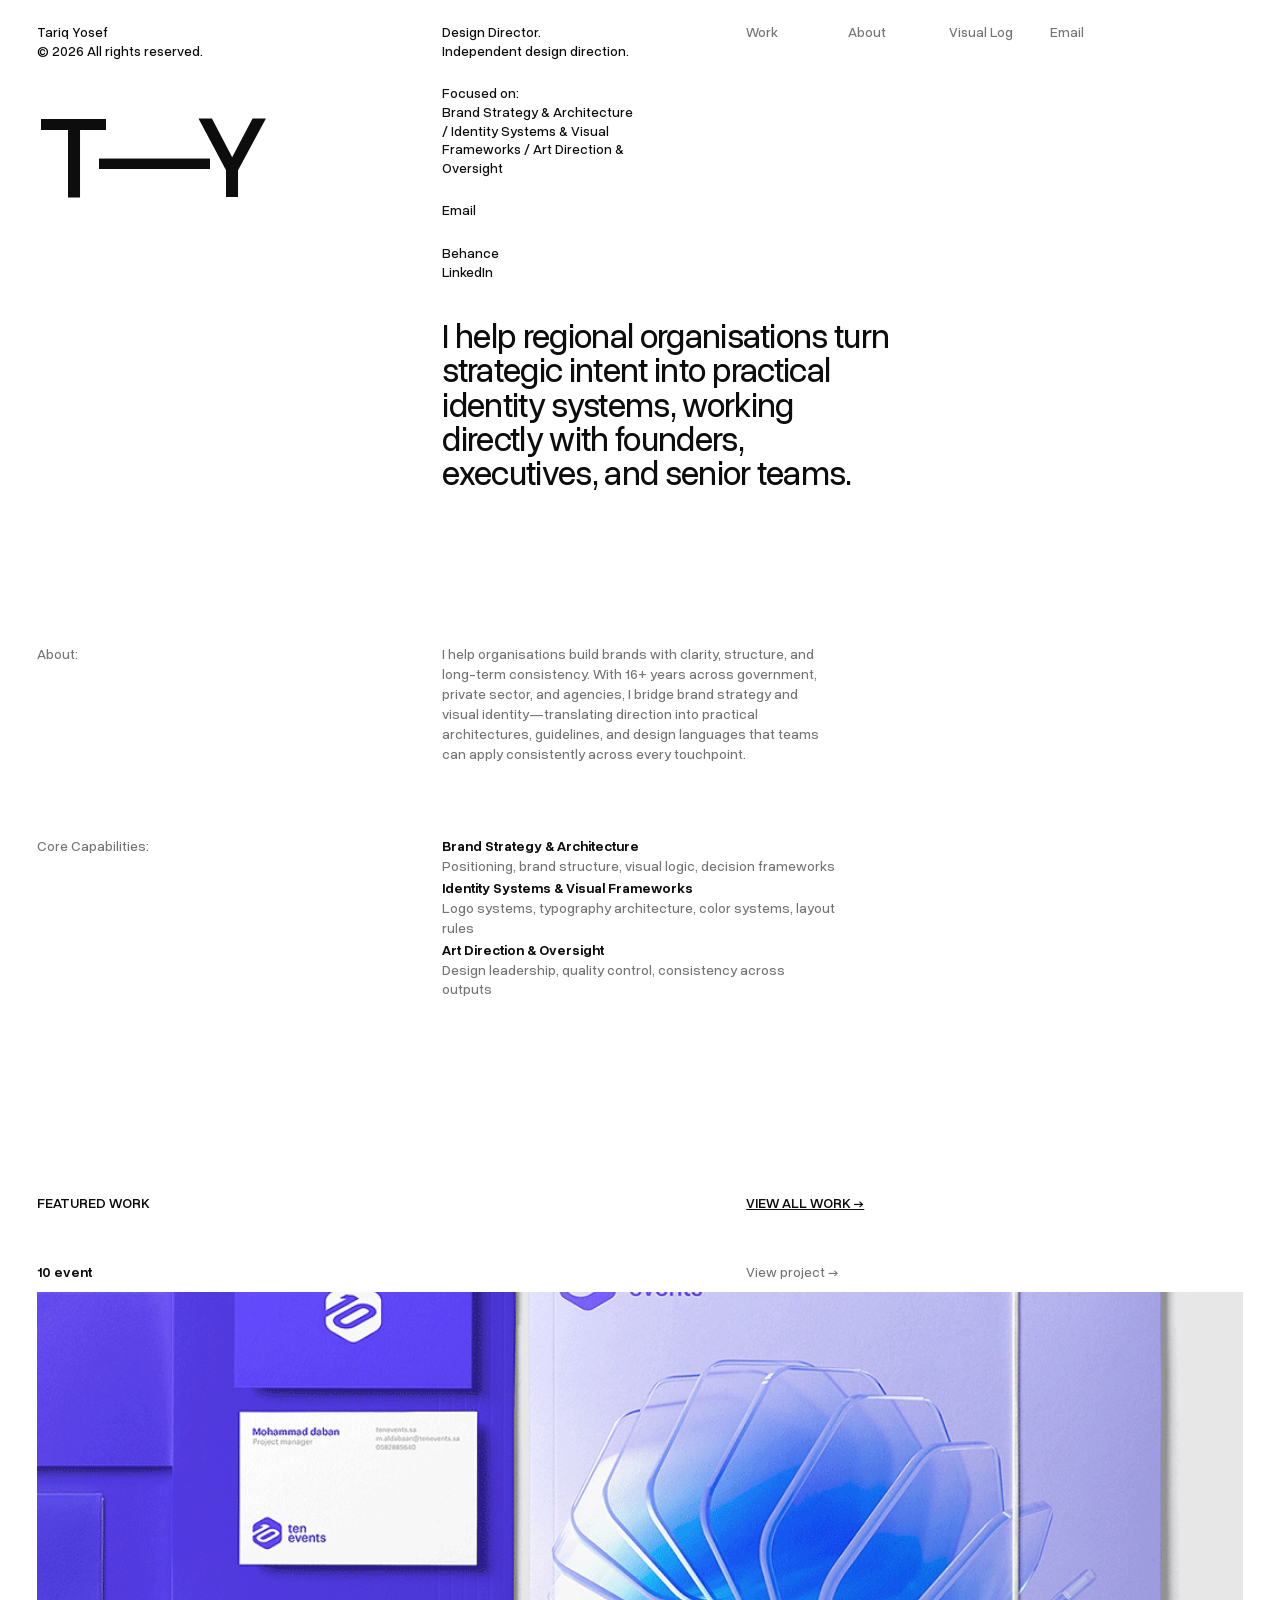
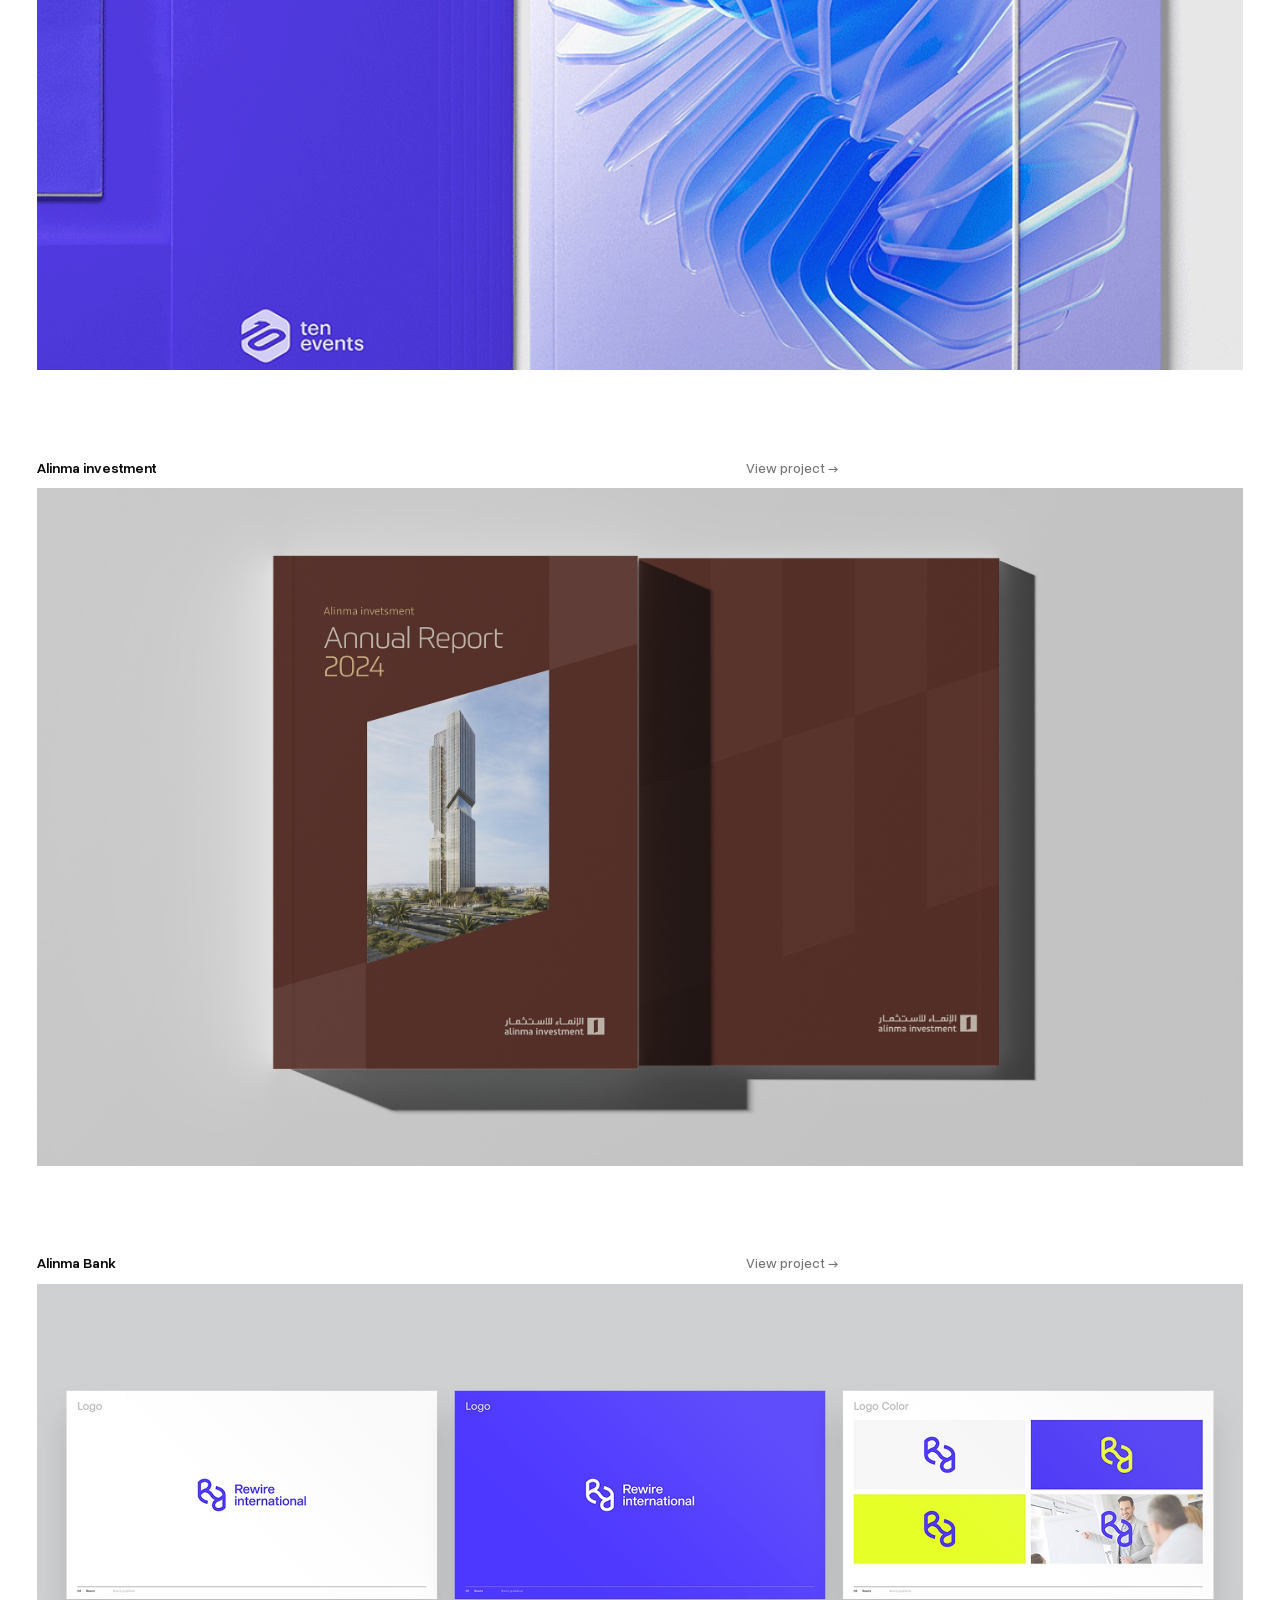
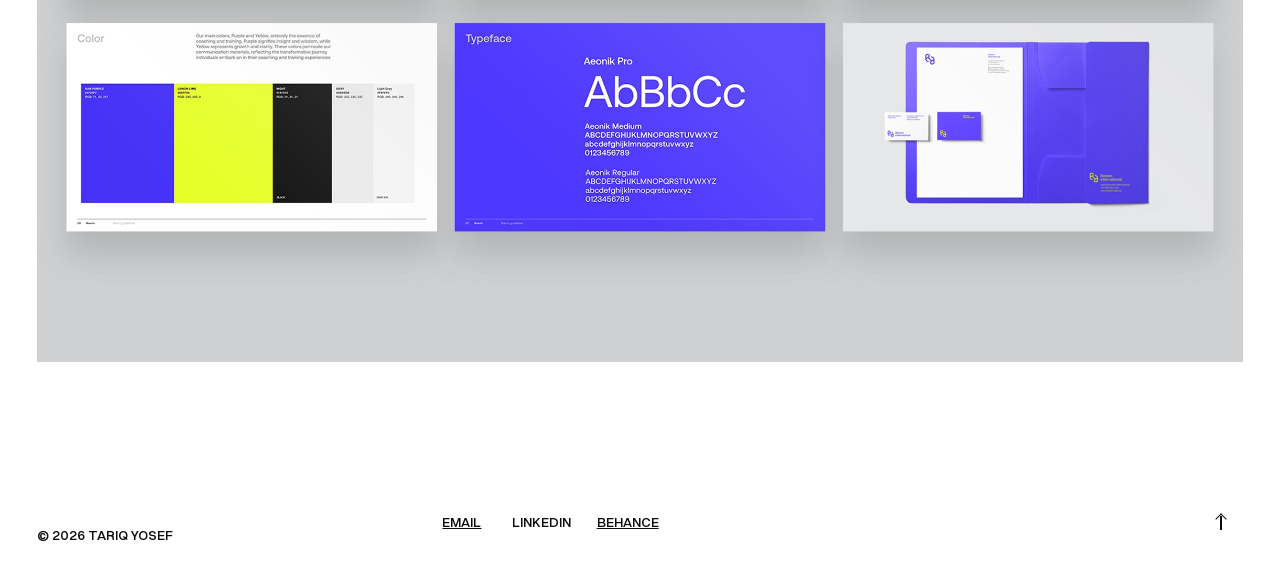
==== commit 586847e0: "Match homepage contact links" ====
--- a/index.html
+++ b/index.html
@@ -11,7 +11,7 @@
   <meta property="og:type" content="website">
   <meta property="og:url" content="https://tariqdesign.com/">
   <link rel="canonical" href="https://tariqdesign.com/">
-  <link rel="stylesheet" href="styles.css?v=55">
+  <link rel="stylesheet" href="styles.css?v=56">
   <script defer src="script.js?v=26"></script>
 </head>
 <body data-page="home">
@@ -21,10 +21,10 @@
     <div class="information-column">
       <p><a class="identity-home-link" href="./" aria-label="Go to homepage"><span data-site="name">Tariq Yosef</span><br>© <span data-year></span> All rights reserved.</a></p>
     </div>
-    <div class="information-column">
+    <div class="information-column information-contact">
       <p><span data-professional-title>Design Director</span>.<br>Independent design direction.</p>
       <p>Focused on:<br><span data-focus>Brand systems / Identity / Direction</span></p>
-      <p><a data-link="email" data-email-display="address" hidden></a></p>
+      <p><a data-link="email" hidden>Email</a></p>
       <p><a data-link="behanceUrl" target="_blank" rel="noopener noreferrer" hidden>Behance</a><br><a data-link="linkedInUrl" target="_blank" rel="noopener noreferrer" hidden>LinkedIn</a></p>
     </div>
     <nav class="site-nav site-menu" aria-label="Primary navigation">
--- a/styles.css
+++ b/styles.css
@@ -1023,14 +1023,16 @@
   line-height: 1.25;
 }
 
-.hero-contact a {
+.hero-contact a,
+.information-contact a {
   display: inline-flex;
   align-items: baseline;
   width: fit-content;
   text-decoration: none;
 }
 
-.hero-contact a::before {
+.hero-contact a::before,
+.information-contact a::before {
   width: 0;
   overflow: hidden;
   content: "→";
@@ -1042,12 +1044,16 @@
 }
 
 .hero-contact a:hover,
-.hero-contact a:focus-visible {
+.hero-contact a:focus-visible,
+.information-contact a:hover,
+.information-contact a:focus-visible {
   text-decoration: none;
 }
 
 .hero-contact a:hover::before,
-.hero-contact a:focus-visible::before {
+.hero-contact a:focus-visible::before,
+.information-contact a:hover::before,
+.information-contact a:focus-visible::before {
   width: 1.2em;
   opacity: 1;
   transform: translateX(0);
@@ -1435,7 +1441,8 @@
     transition: none;
   }
 
-  .hero-contact a::before {
+  .hero-contact a::before,
+  .information-contact a::before {
     transition: none;
   }
 }
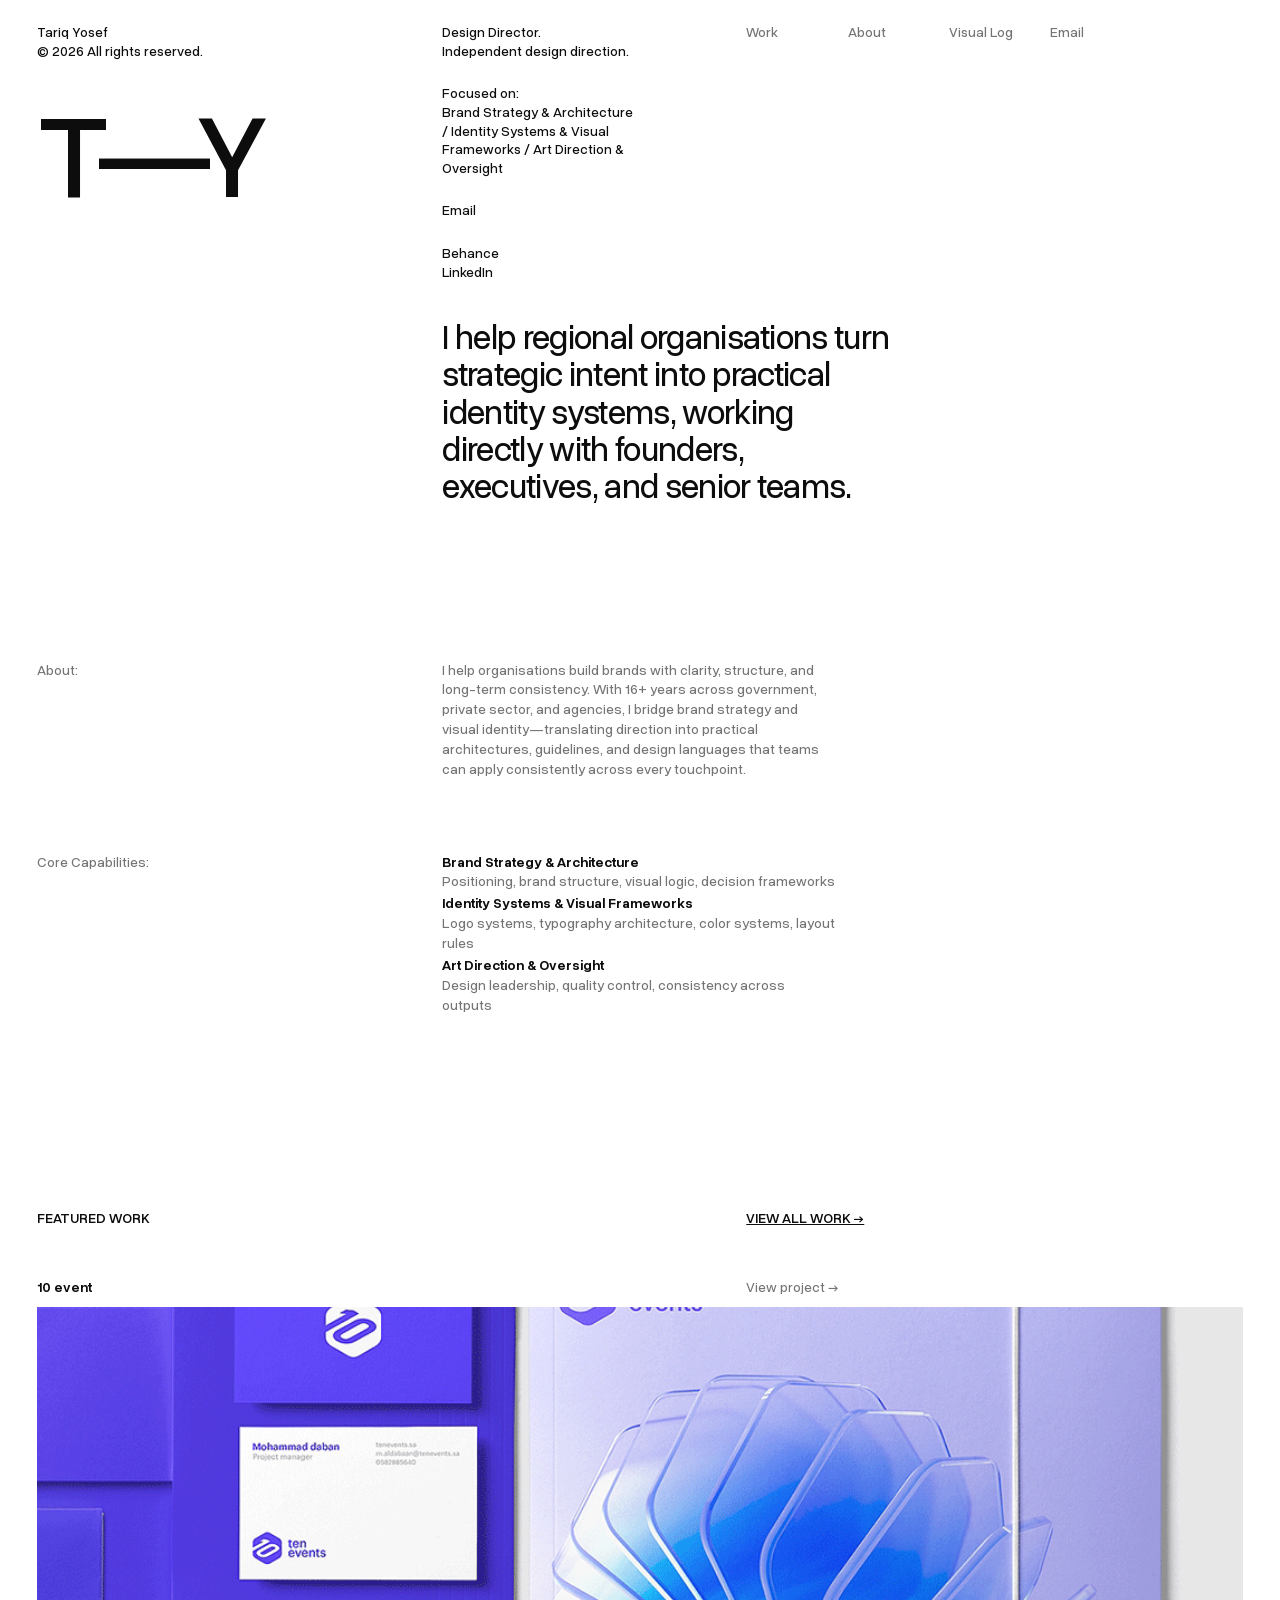
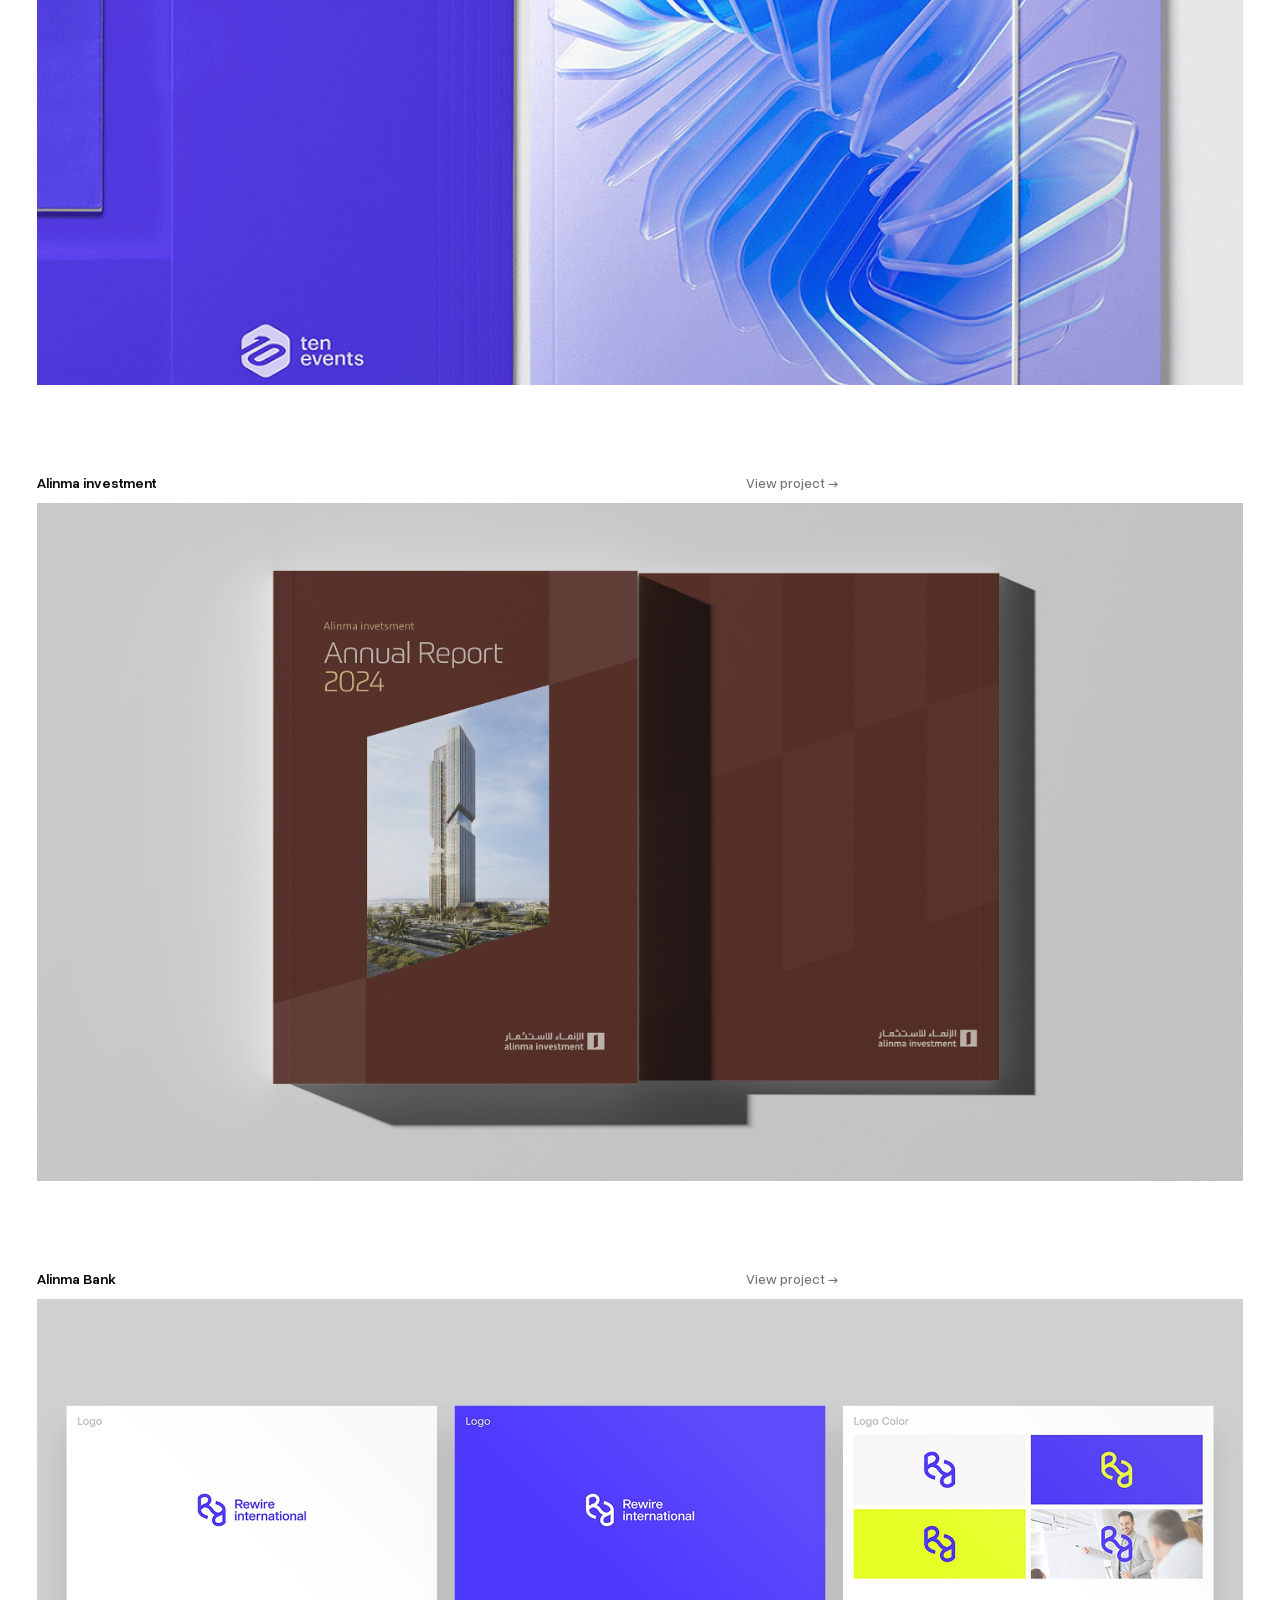
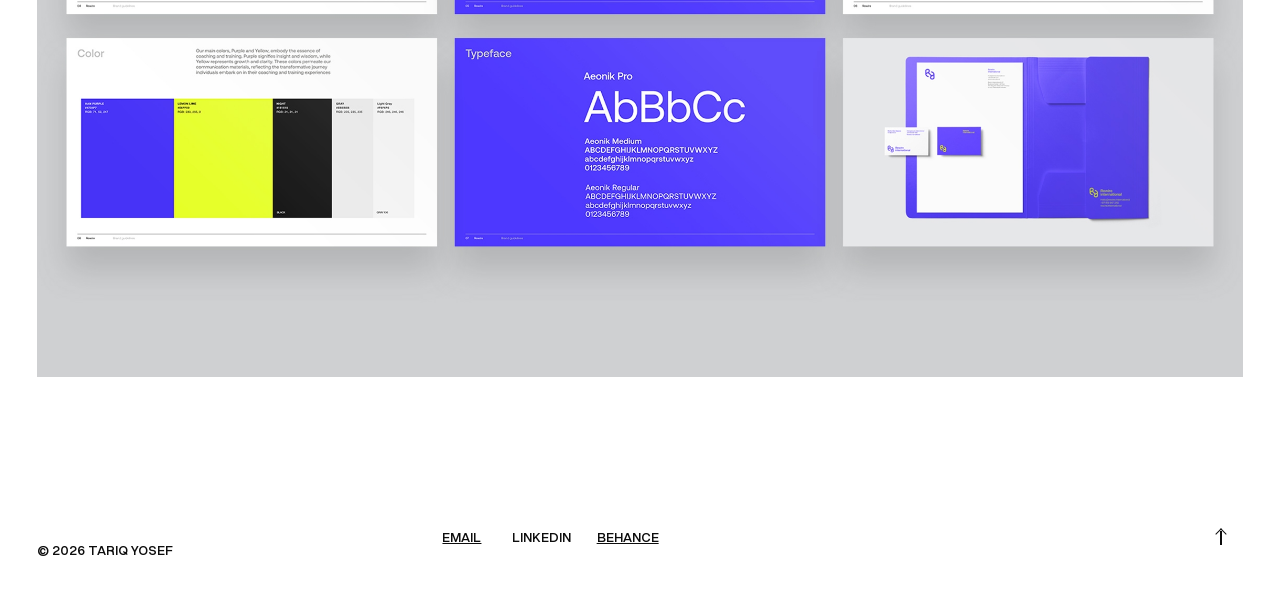
==== commit a7cb1def: "Loosen homepage statement leading" ====
--- a/index.html
+++ b/index.html
@@ -11,7 +11,7 @@
   <meta property="og:type" content="website">
   <meta property="og:url" content="https://tariqdesign.com/">
   <link rel="canonical" href="https://tariqdesign.com/">
-  <link rel="stylesheet" href="styles.css?v=56">
+  <link rel="stylesheet" href="styles.css?v=57">
   <script defer src="script.js?v=26"></script>
 </head>
 <body data-page="home">
--- a/styles.css
+++ b/styles.css
@@ -1899,7 +1899,7 @@
   margin: clamp(13rem, 16vw, 16rem) 0 0;
   font-size: clamp(1.9rem, 2.65vw, 2.75rem);
   font-weight: 430;
-  line-height: 1.01;
+  line-height: 1.1;
   letter-spacing: -0.02em;
 }
 
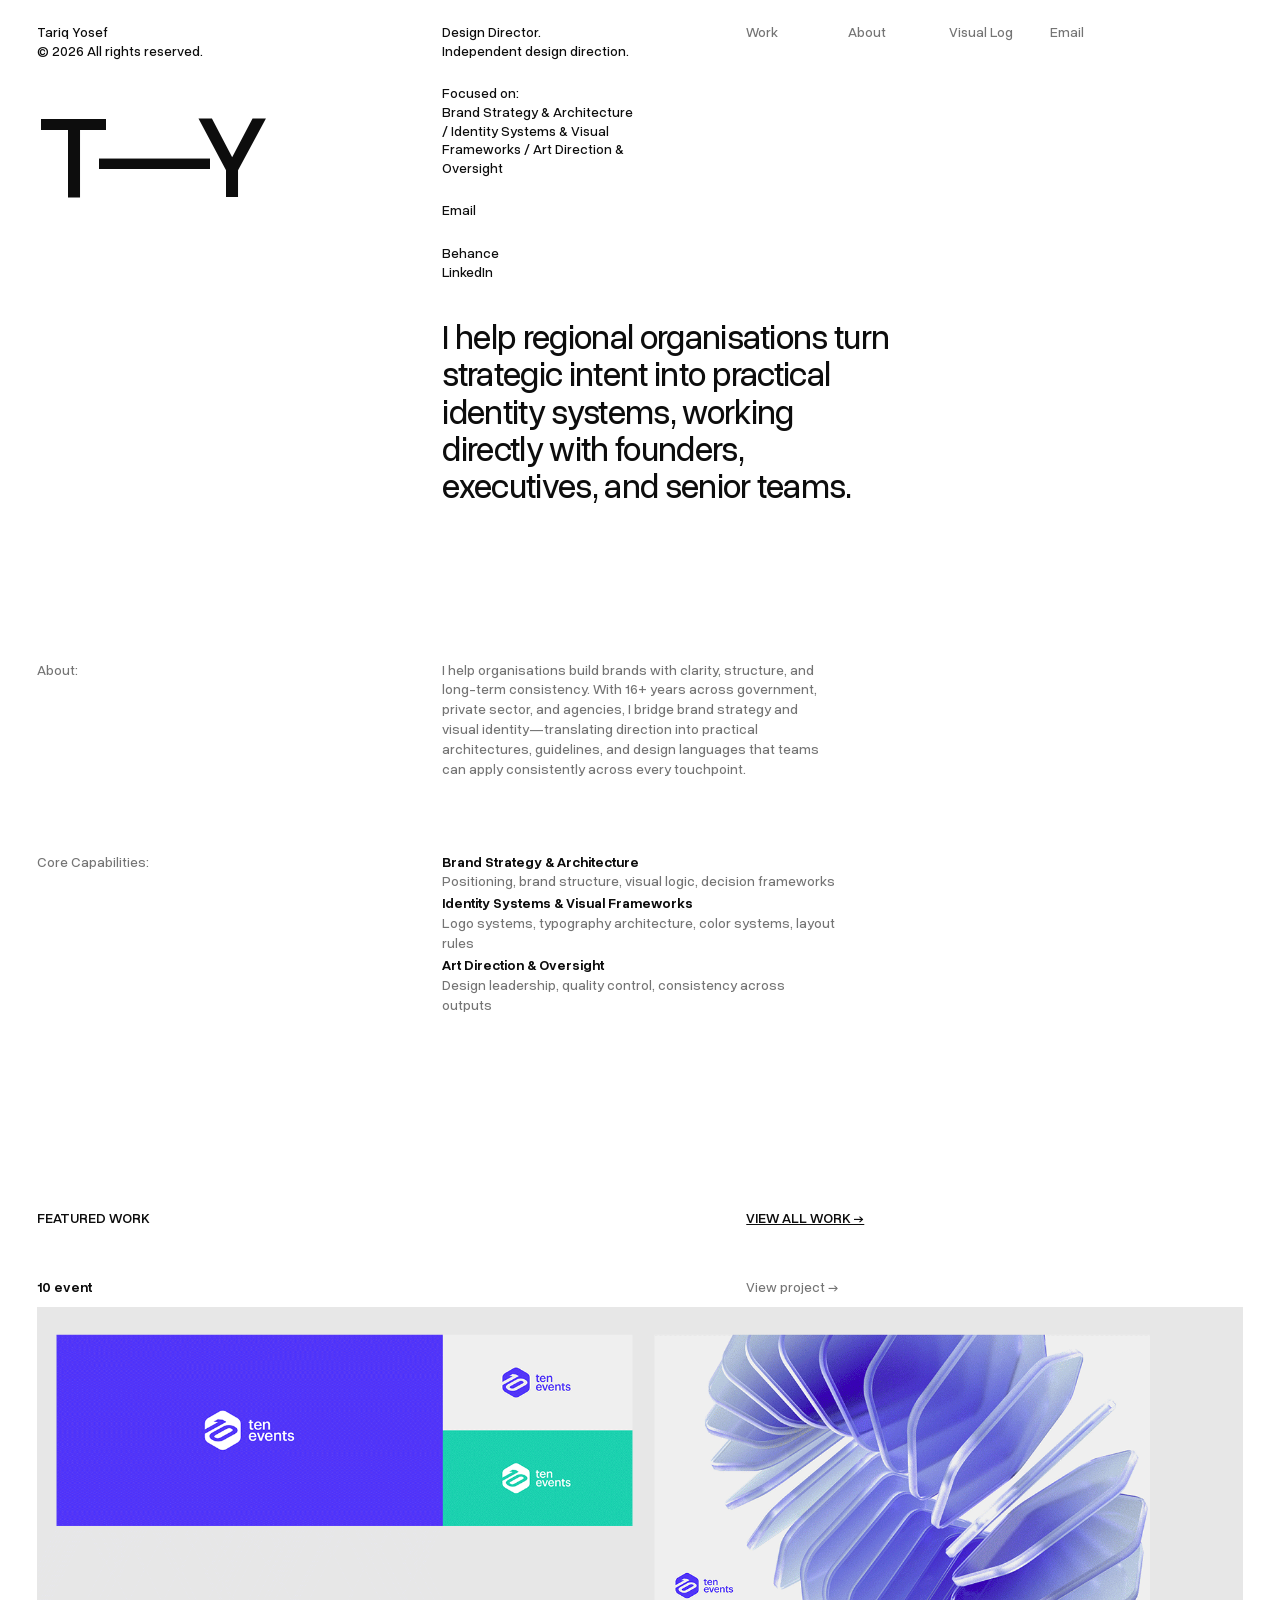
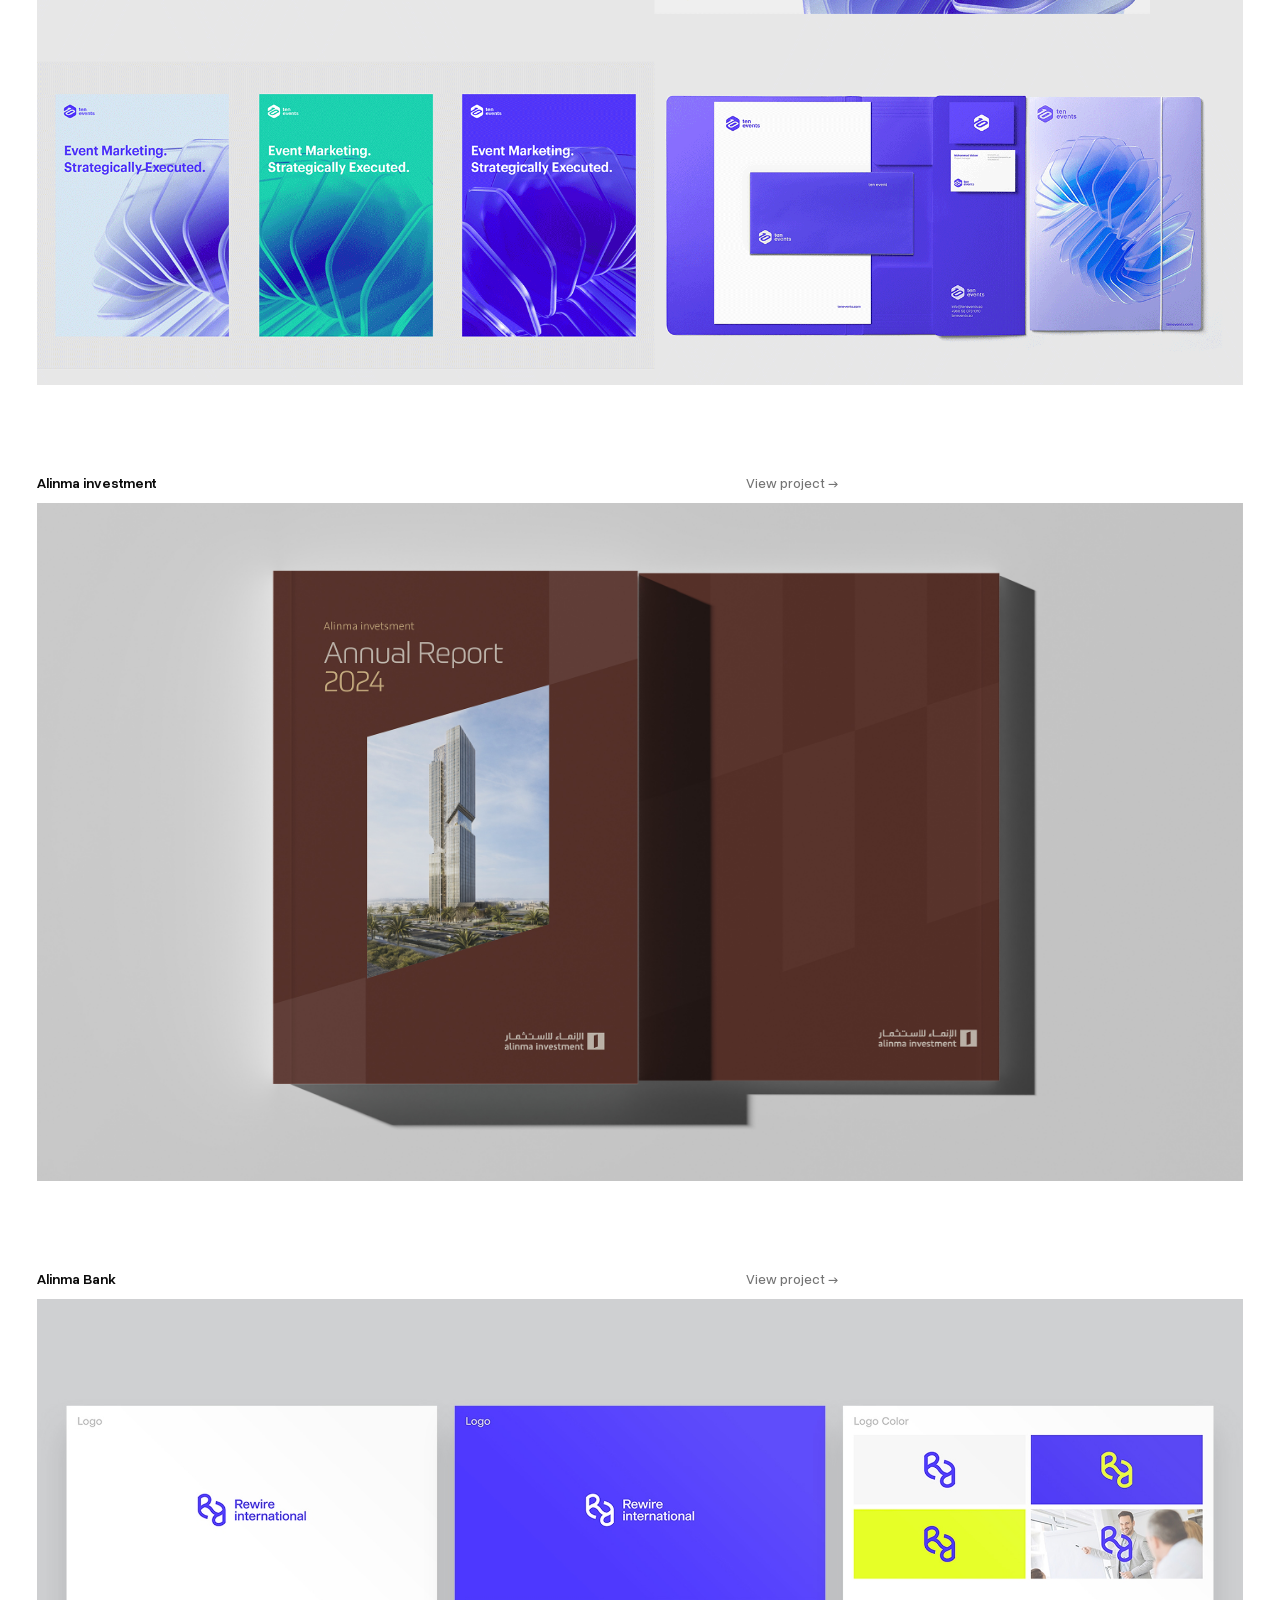
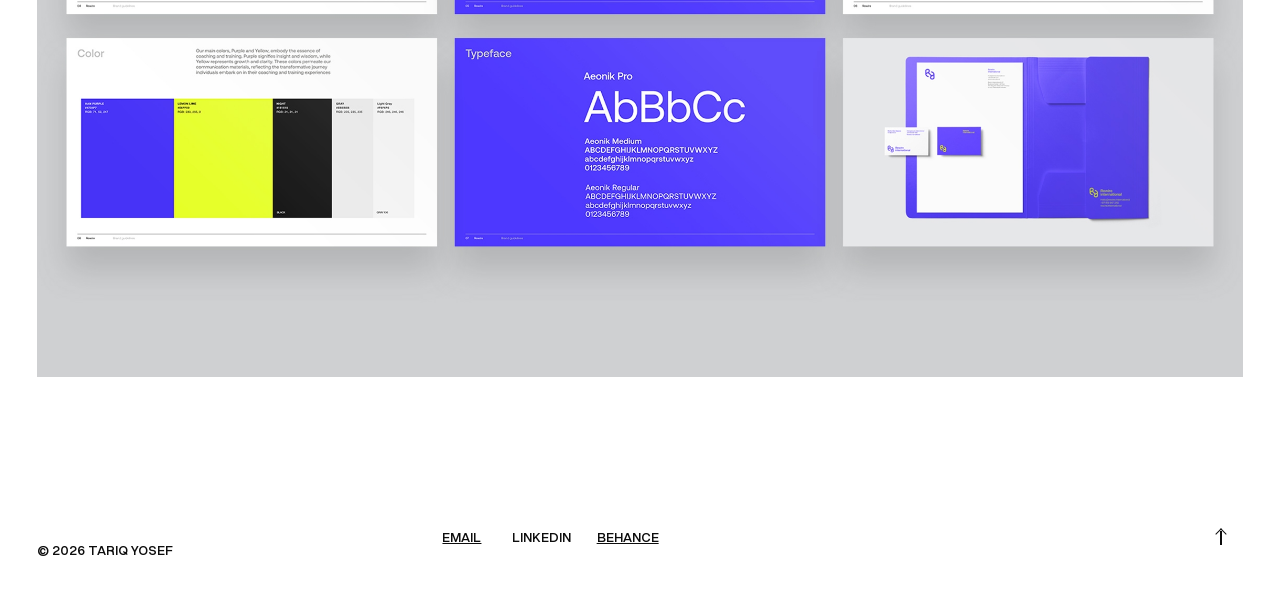
==== commit 1a823936: "Refine project section spacing" ====
--- a/index.html
+++ b/index.html
@@ -11,7 +11,7 @@
   <meta property="og:type" content="website">
   <meta property="og:url" content="https://tariqdesign.com/">
   <link rel="canonical" href="https://tariqdesign.com/">
-  <link rel="stylesheet" href="styles.css?v=57">
+  <link rel="stylesheet" href="styles.css?v=58">
   <script defer src="script.js?v=26"></script>
 </head>
 <body data-page="home">
@@ -30,7 +30,7 @@
     <nav class="site-nav site-menu" aria-label="Primary navigation">
       <a href="work/">Work</a>
       <a href="about/">About</a>
-      <a href="visual-log/">Visual Log</a>
+      <a href="https://dribbble.com/tariqdesign" target="_blank" rel="noopener noreferrer" aria-label="Visual Log on Dribbble (opens in a new tab)">Visual Log</a>
       <a data-link="email" hidden>Email</a>
     </nav>
   </header>
--- a/styles.css
+++ b/styles.css
@@ -13,7 +13,7 @@
   --blue: #416ddd;
   --active: #d9270c;
   --gap: 10px;
-  --media-flow-gap: calc(var(--gap) * 2);
+  --media-flow-gap: calc(var(--gap) * 3);
   --edge: clamp(20px, 2.92vw, 42px);
   --type-body: 14px;
   --type-header: 13.8px;
@@ -1855,7 +1855,7 @@
 }
 
 .project-profile .profile-details > div {
-  min-height: clamp(150px, 12vw, 180px);
+  min-height: 0;
 }
 
 .project-detail-feed {
@@ -1887,7 +1887,7 @@
 
   .project-profile .profile-details > div {
     min-height: 0;
-    margin-bottom: 2rem;
+    margin-bottom: 0;
   }
 }
 
@@ -1918,8 +1918,7 @@
 }
 
 .work-profile .profile-details > div,
-.visual-log-profile .profile-details > div,
-.project-profile .profile-details > div {
+.visual-log-profile .profile-details > div {
   min-height: clamp(100px, 8vw, 130px);
 }
 
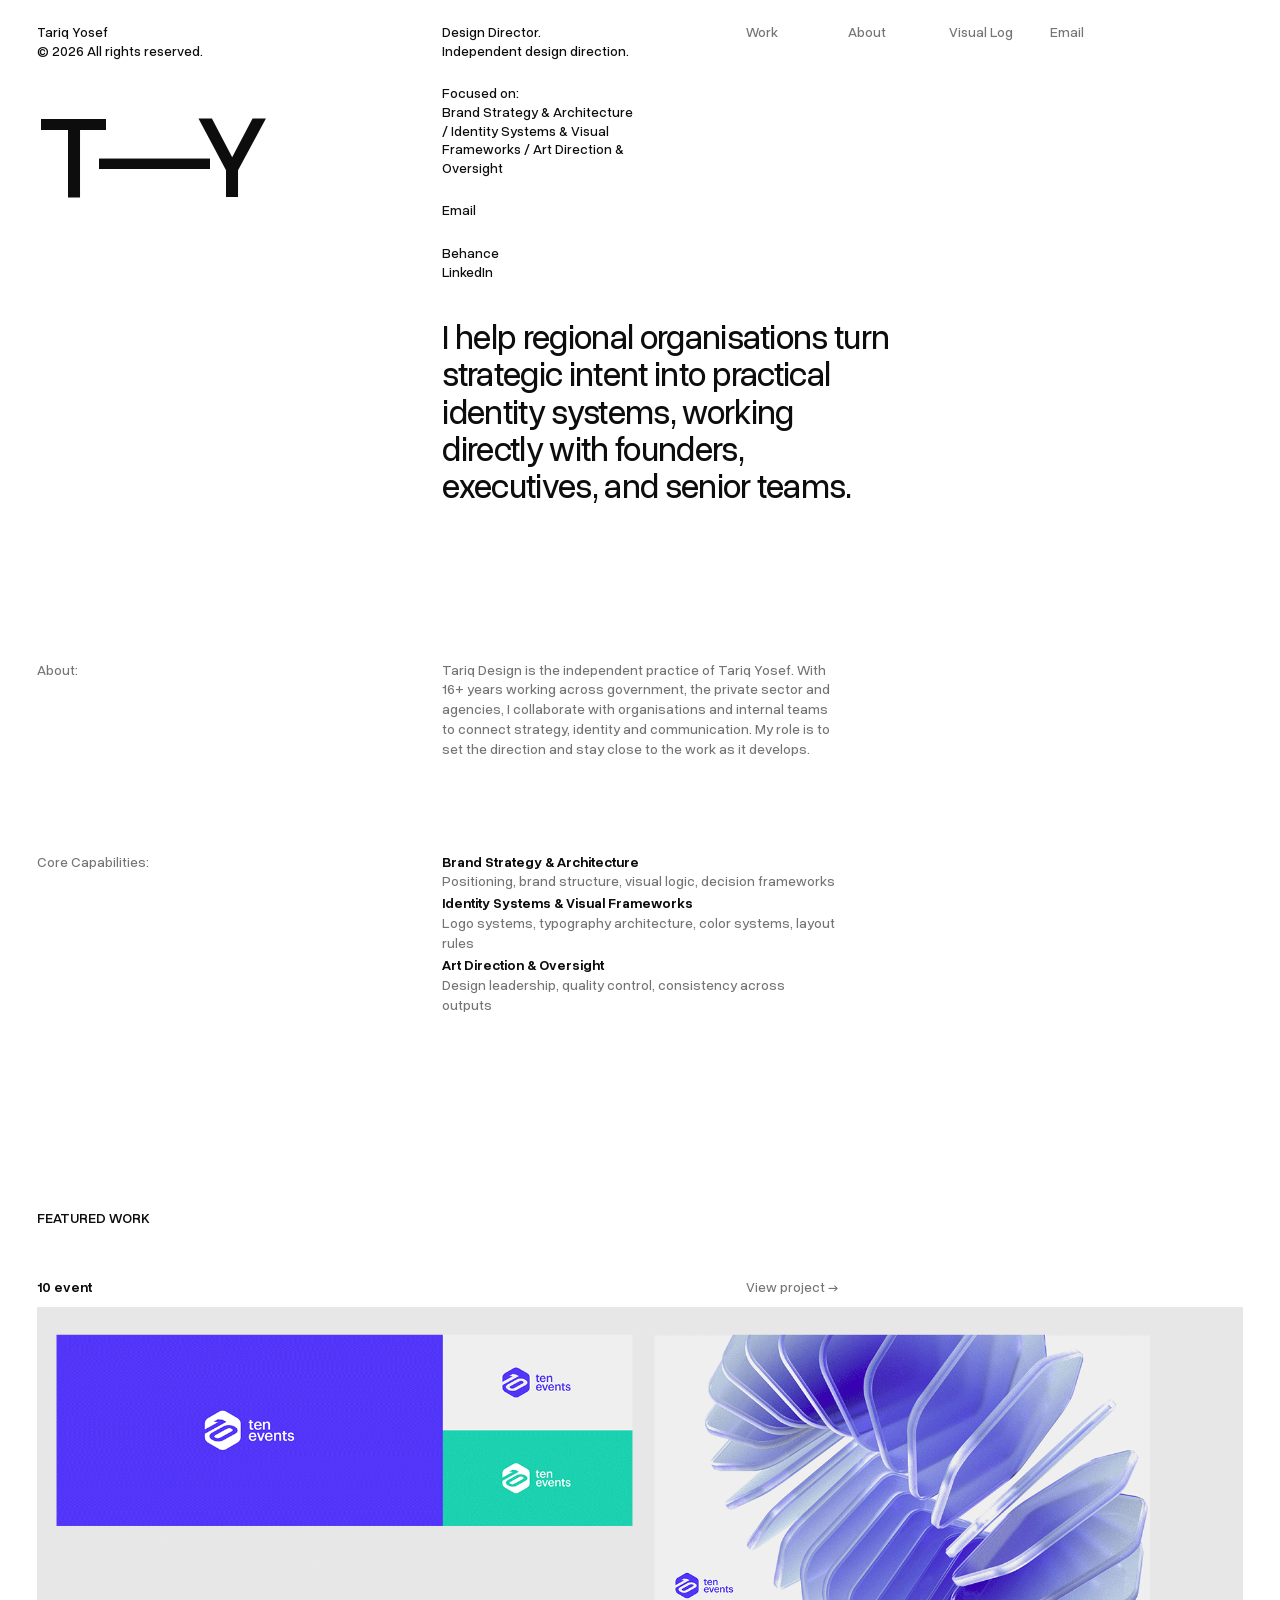
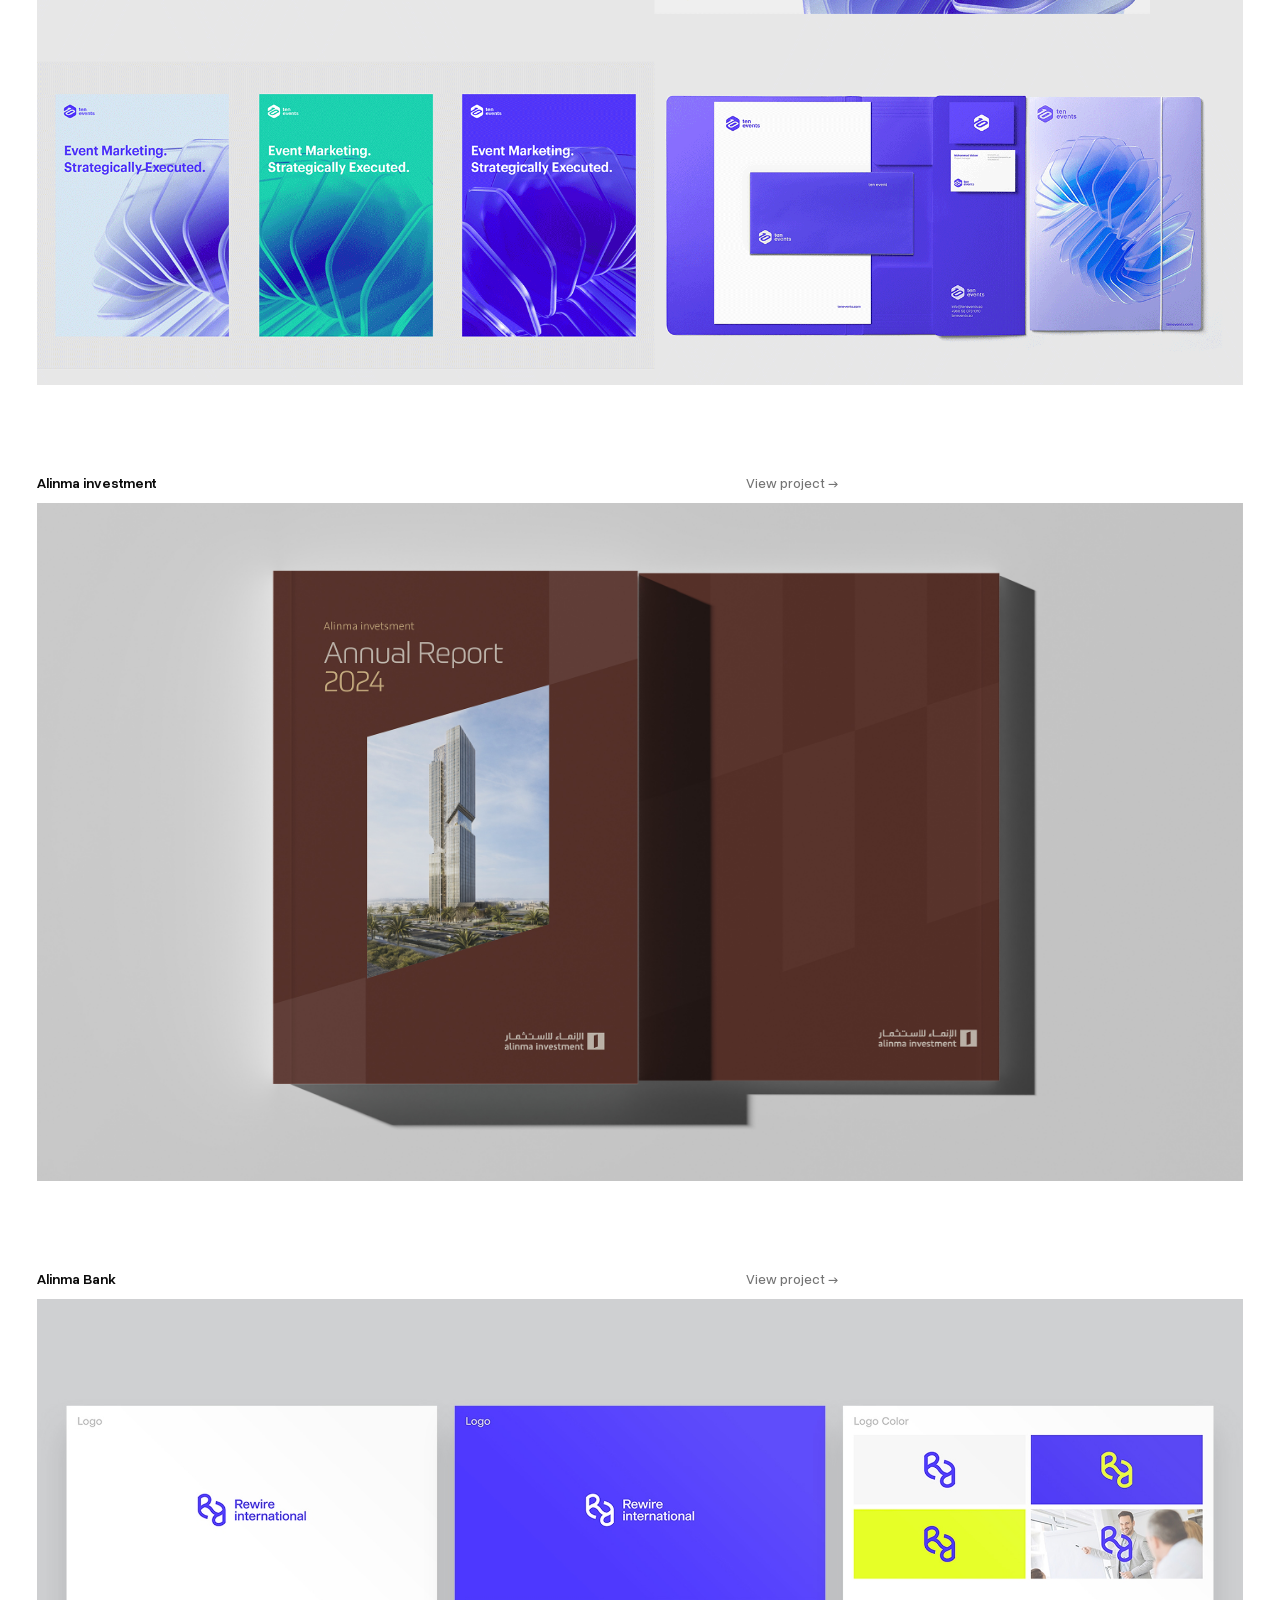
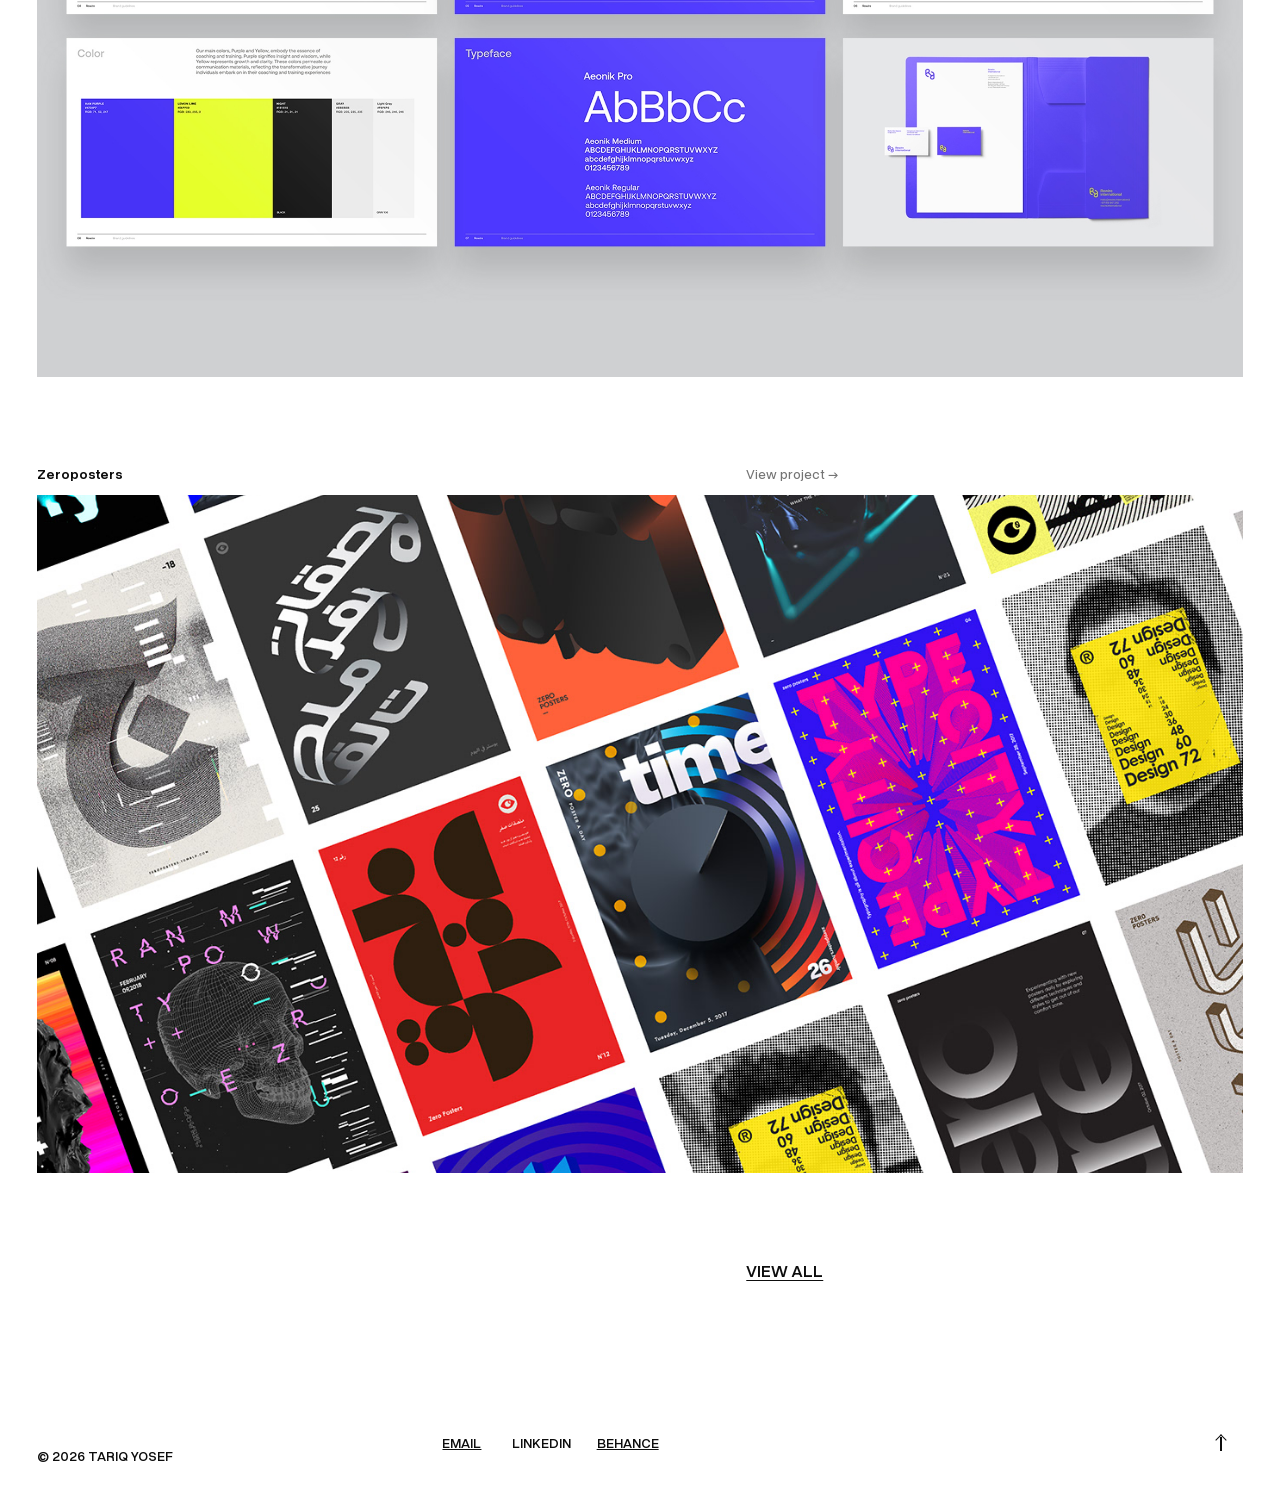
==== commit ac190c77: "Show up to twelve projects on homepage" ====
--- a/index.html
+++ b/index.html
@@ -11,8 +11,8 @@
   <meta property="og:type" content="website">
   <meta property="og:url" content="https://tariqdesign.com/">
   <link rel="canonical" href="https://tariqdesign.com/">
-  <link rel="stylesheet" href="styles.css?v=58">
-  <script defer src="script.js?v=26"></script>
+  <link rel="stylesheet" href="styles.css?v=59">
+  <script defer src="script.js?v=27"></script>
 </head>
 <body data-page="home">
   <a class="skip-link" href="#main">Skip to content</a>
@@ -54,9 +54,11 @@
     <section class="home-work" aria-labelledby="featured-heading">
       <header class="section-heading">
         <h2 id="featured-heading">Featured work</h2>
-        <a href="work/">View all work →</a>
       </header>
       <div class="featured-projects" data-home-projects></div>
+      <div class="home-work-more">
+        <a href="work/">View all</a>
+      </div>
     </section>
   </main>
 
--- a/styles.css
+++ b/styles.css
@@ -1642,6 +1642,23 @@
   font-size: var(--type-body);
 }
 
+.home-work-more {
+  display: grid;
+  grid-template-columns: var(--site-grid);
+  gap: var(--gap);
+  padding: 0 0 clamp(48px, 7vw, 110px);
+}
+
+.home-work-more a {
+  grid-column: 8 / span 3;
+  justify-self: start;
+  font-size: clamp(1rem, 1.35vw, 1.25rem);
+  font-weight: 540;
+  line-height: 1.2;
+  text-transform: uppercase;
+  text-underline-offset: 0.16em;
+}
+
 .page-intro {
   min-height: min(68svh, 760px);
   align-content: end;
@@ -1797,6 +1814,10 @@
     grid-column: 2;
   }
 
+  .home-work-more a {
+    grid-column: 2;
+  }
+
   .featured-project-link > img {
     max-height: none;
   }
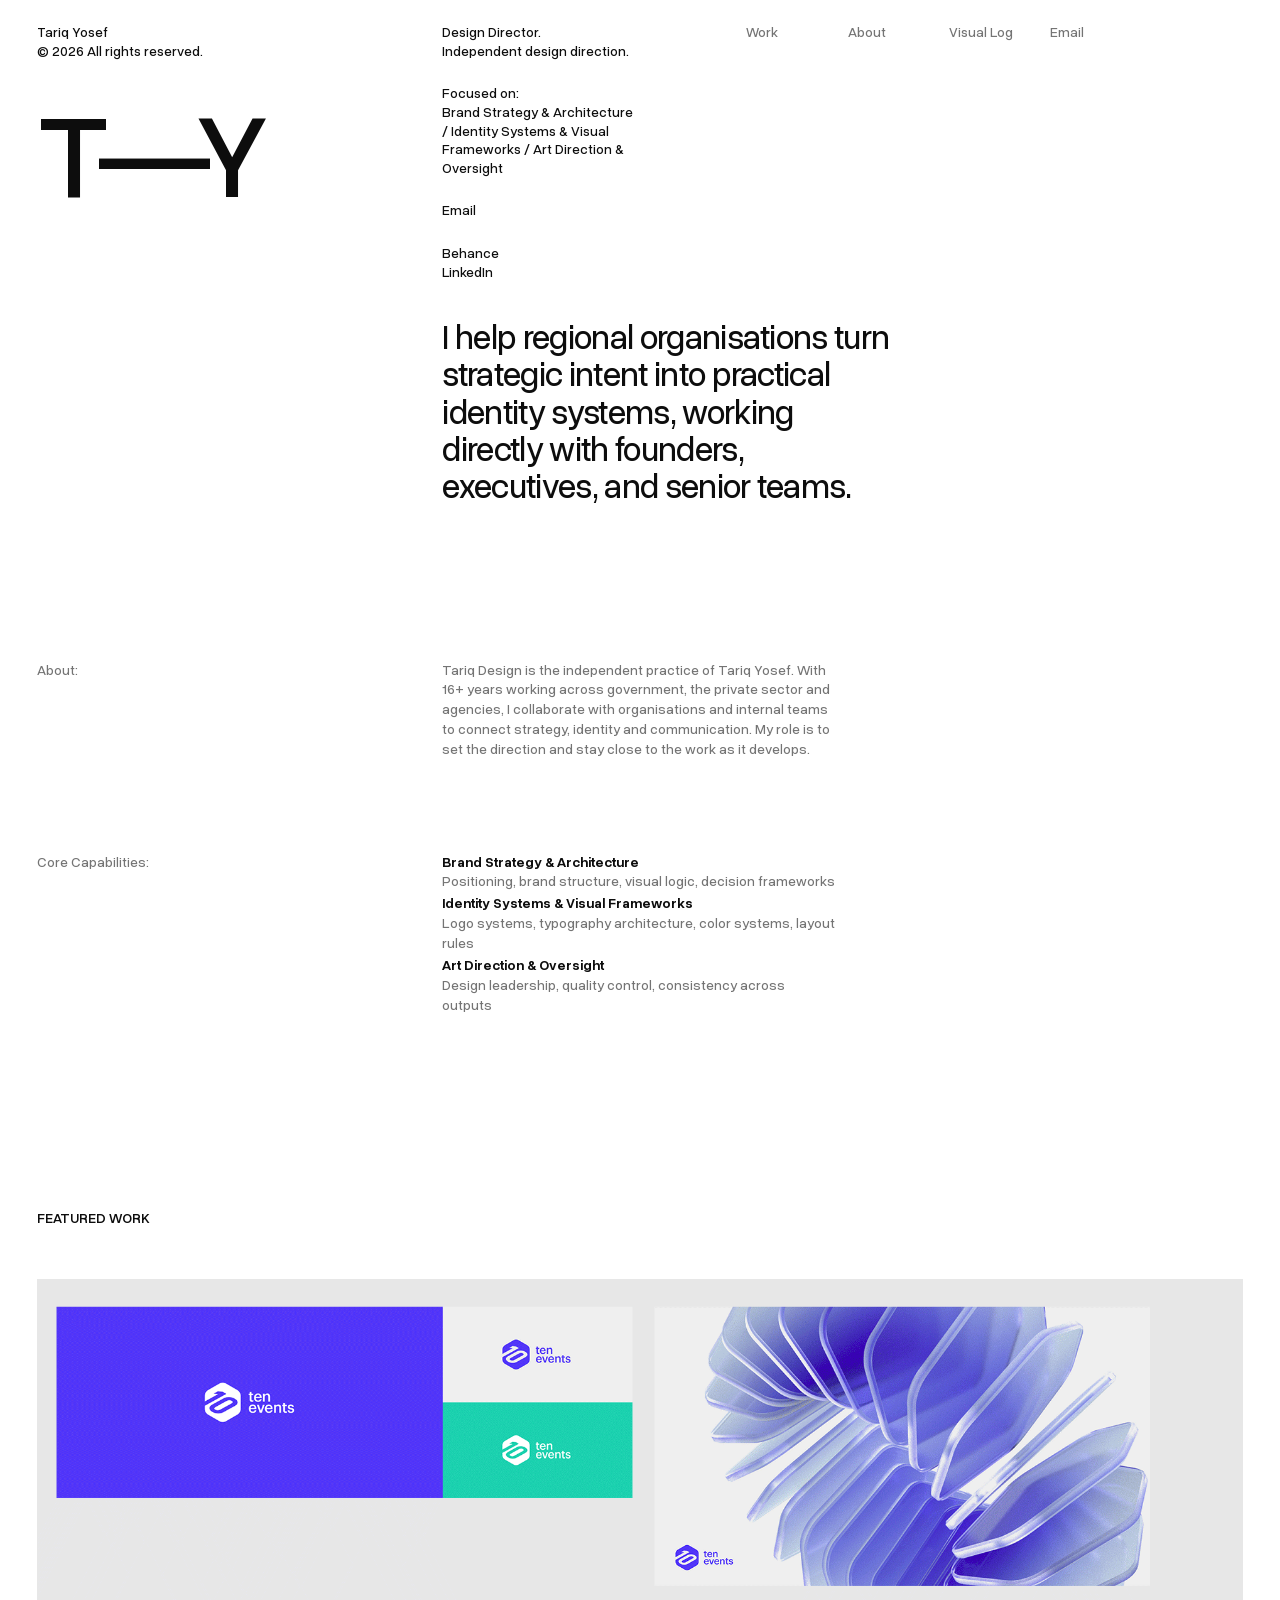
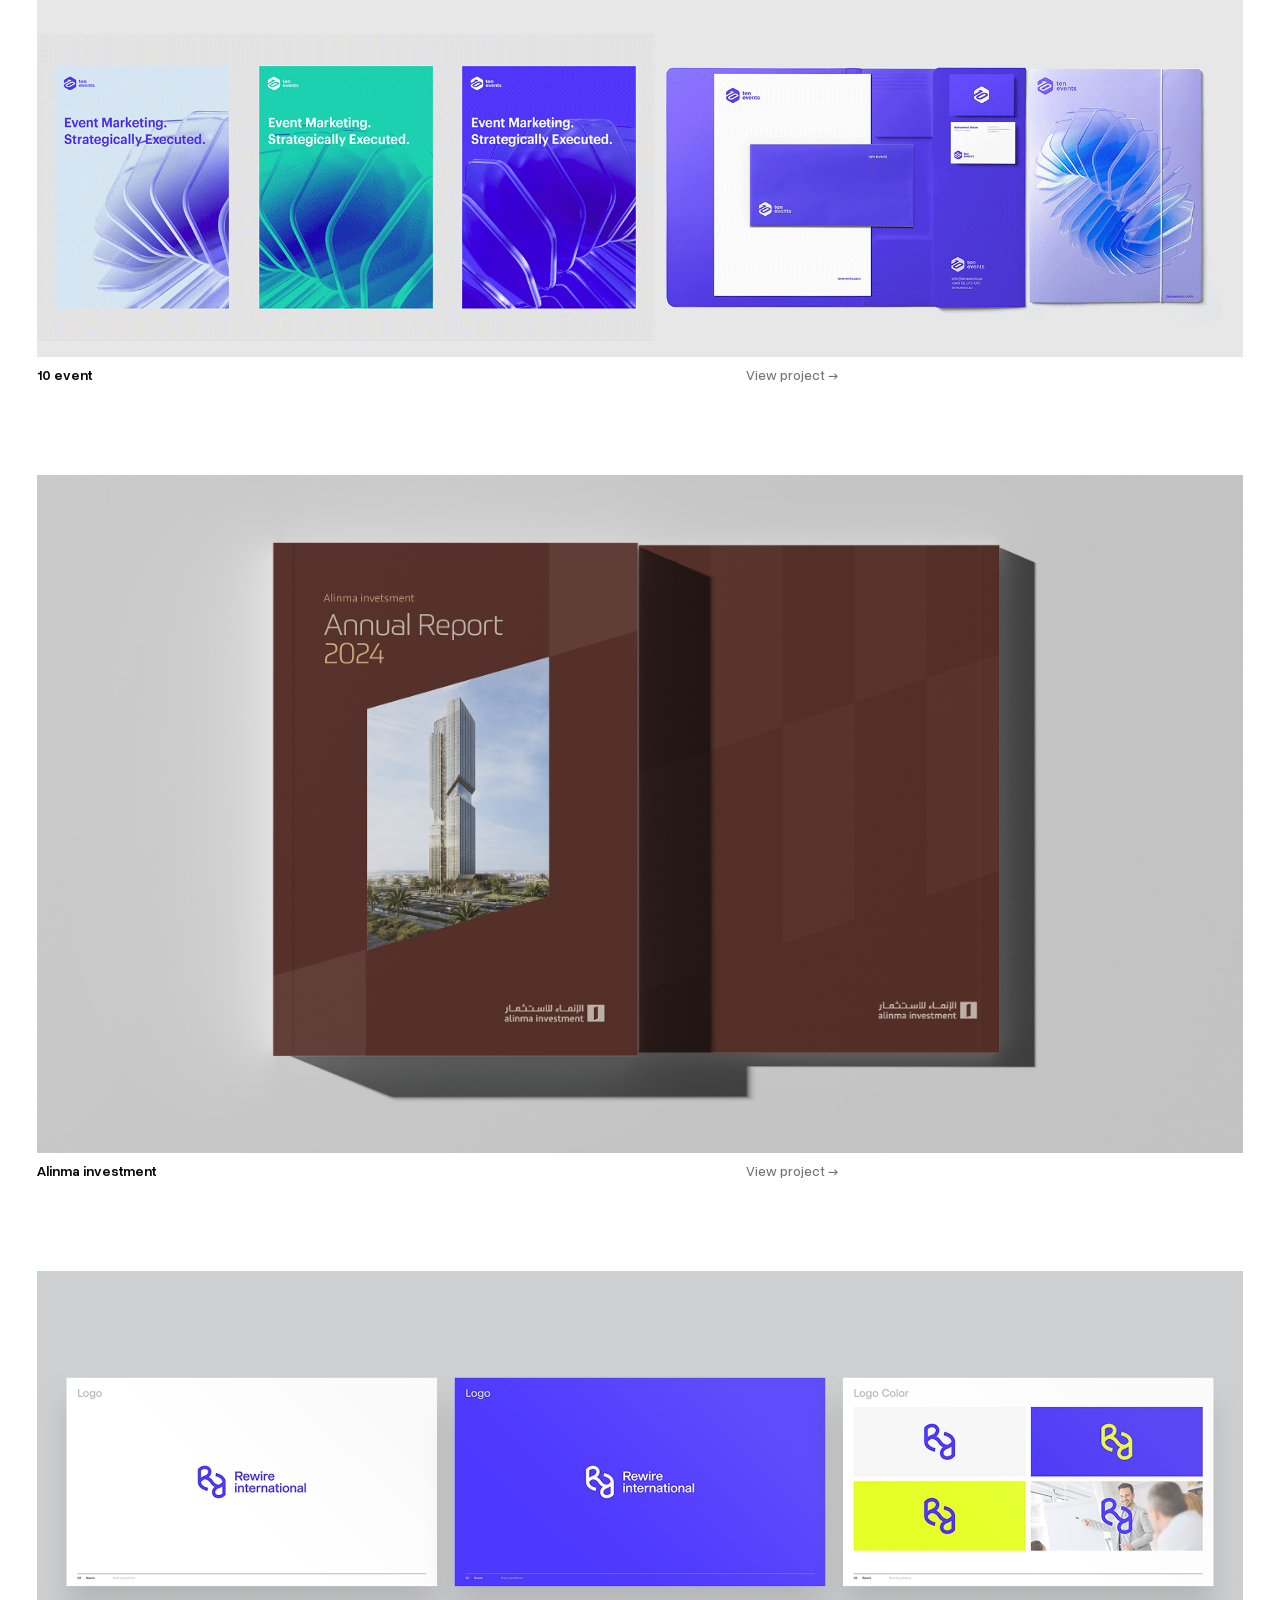
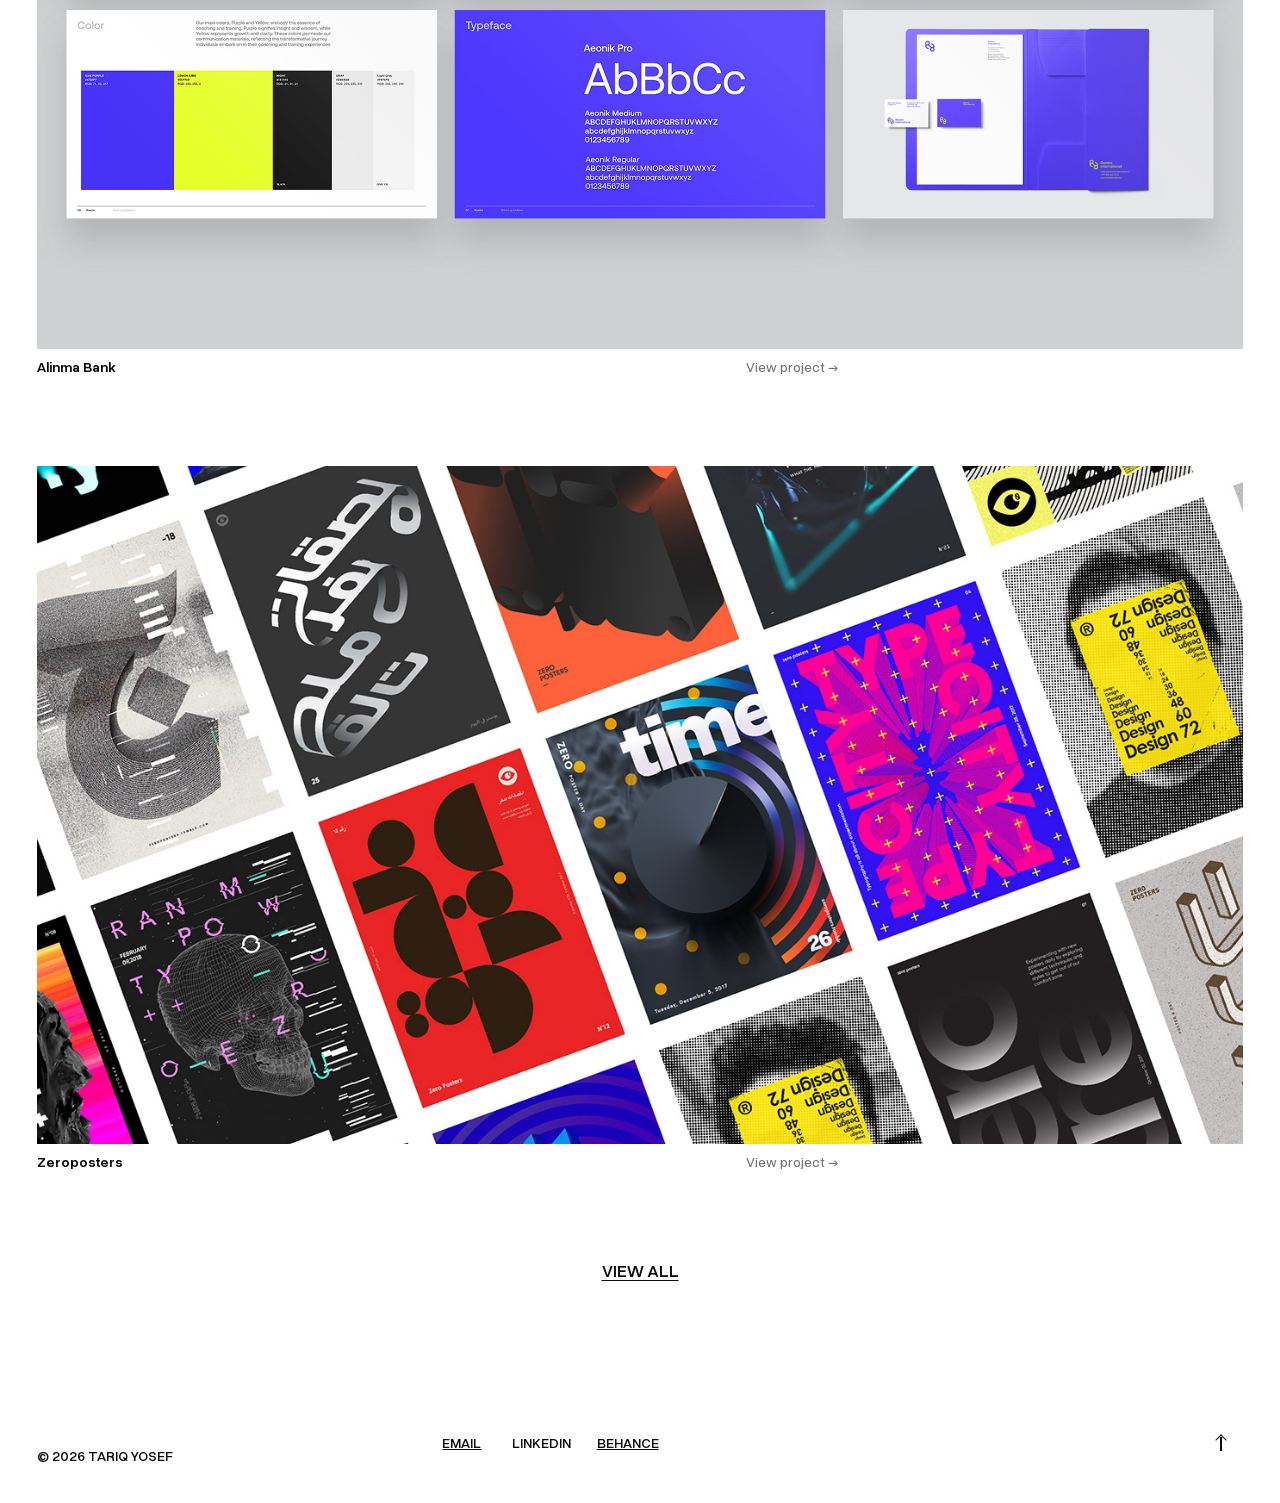
==== commit 228b33b1: "Fix homepage project labels and View All alignment" ====
--- a/index.html
+++ b/index.html
@@ -11,8 +11,8 @@
   <meta property="og:type" content="website">
   <meta property="og:url" content="https://tariqdesign.com/">
   <link rel="canonical" href="https://tariqdesign.com/">
-  <link rel="stylesheet" href="styles.css?v=59">
-  <script defer src="script.js?v=27"></script>
+  <link rel="stylesheet" href="styles.css?v=60">
+  <script defer src="script.js?v=28"></script>
 </head>
 <body data-page="home">
   <a class="skip-link" href="#main">Skip to content</a>
--- a/styles.css
+++ b/styles.css
@@ -1600,7 +1600,7 @@
   display: grid;
   grid-template-columns: var(--site-grid);
   gap: var(--gap);
-  padding-bottom: 10px;
+  padding-top: 10px;
   font-size: var(--type-body);
   line-height: 1.3;
 }
@@ -1643,15 +1643,14 @@
 }
 
 .home-work-more {
-  display: grid;
-  grid-template-columns: var(--site-grid);
-  gap: var(--gap);
+  display: flex;
+  justify-content: center;
   padding: 0 0 clamp(48px, 7vw, 110px);
 }
 
 .home-work-more a {
-  grid-column: 8 / span 3;
-  justify-self: start;
+  display: inline-block;
+  text-align: center;
   font-size: clamp(1rem, 1.35vw, 1.25rem);
   font-weight: 540;
   line-height: 1.2;
@@ -1814,10 +1813,6 @@
     grid-column: 2;
   }
 
-  .home-work-more a {
-    grid-column: 2;
-  }
-
   .featured-project-link > img {
     max-height: none;
   }
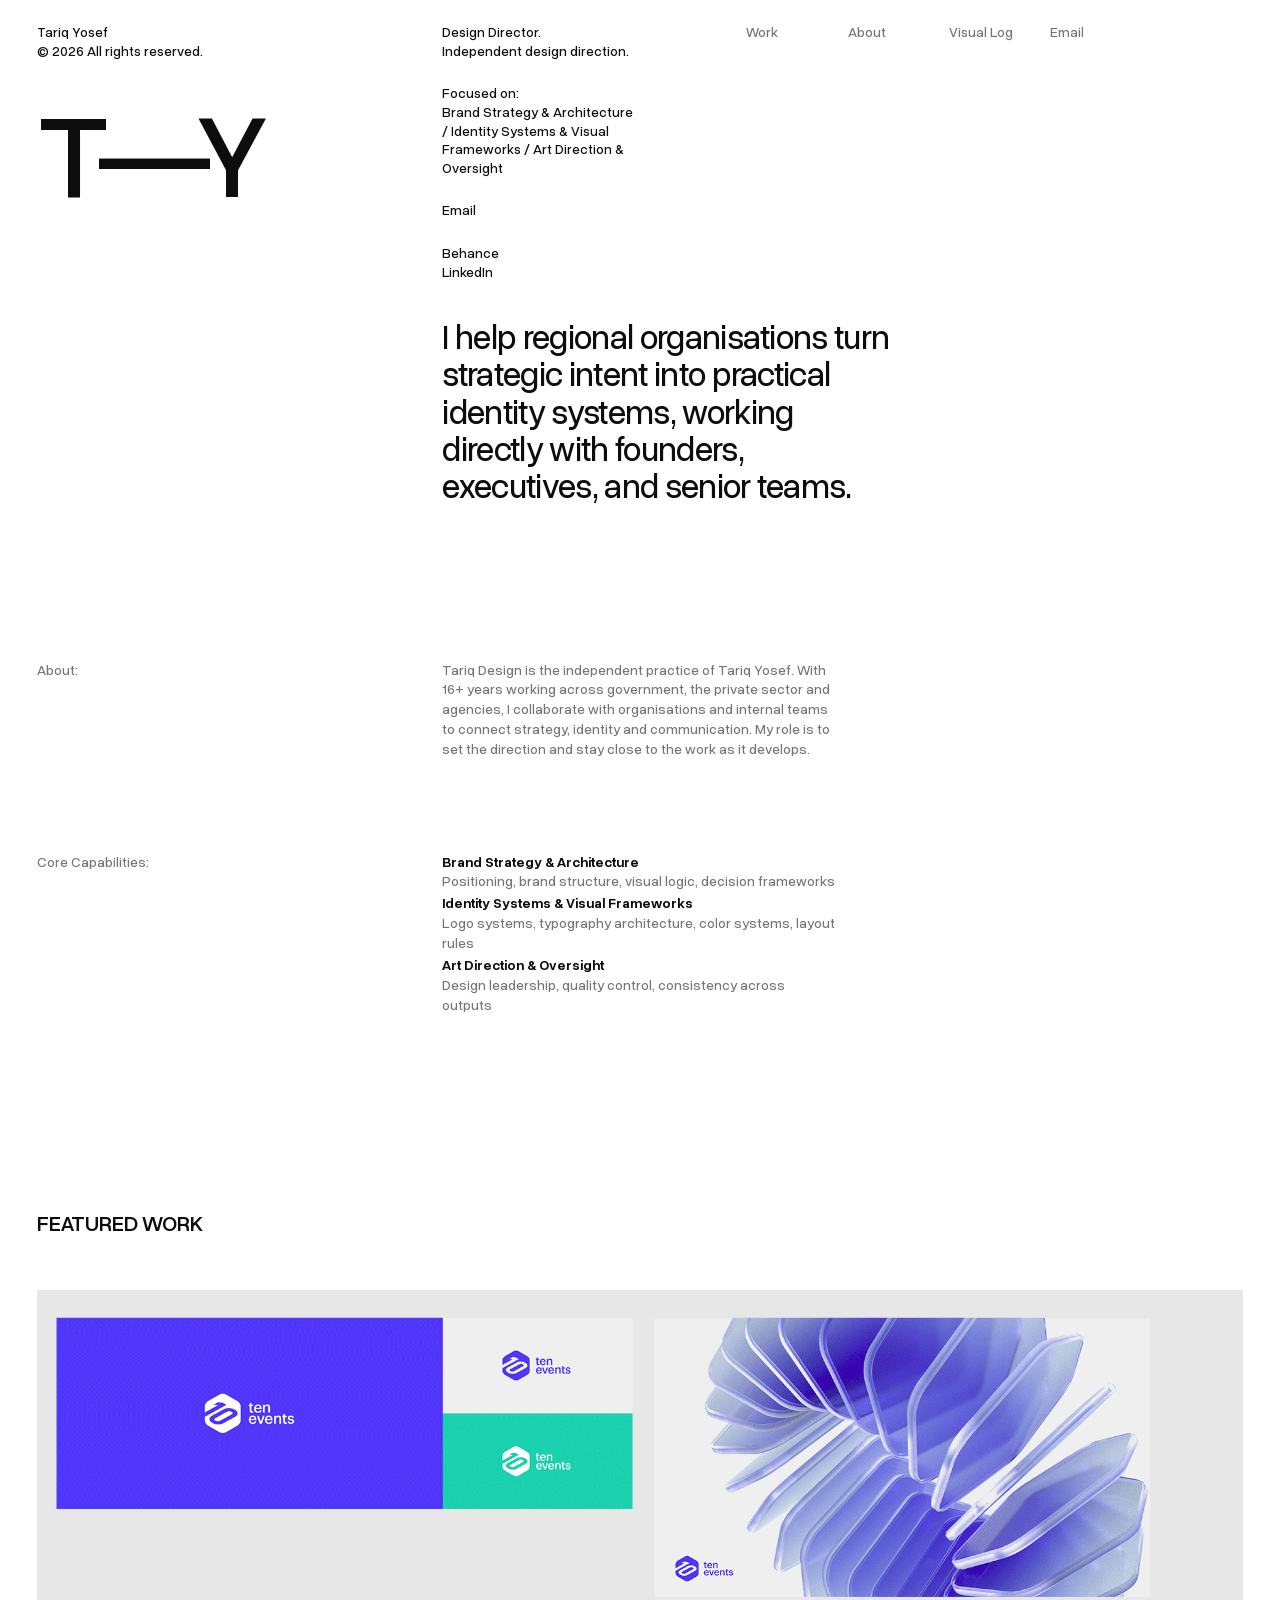
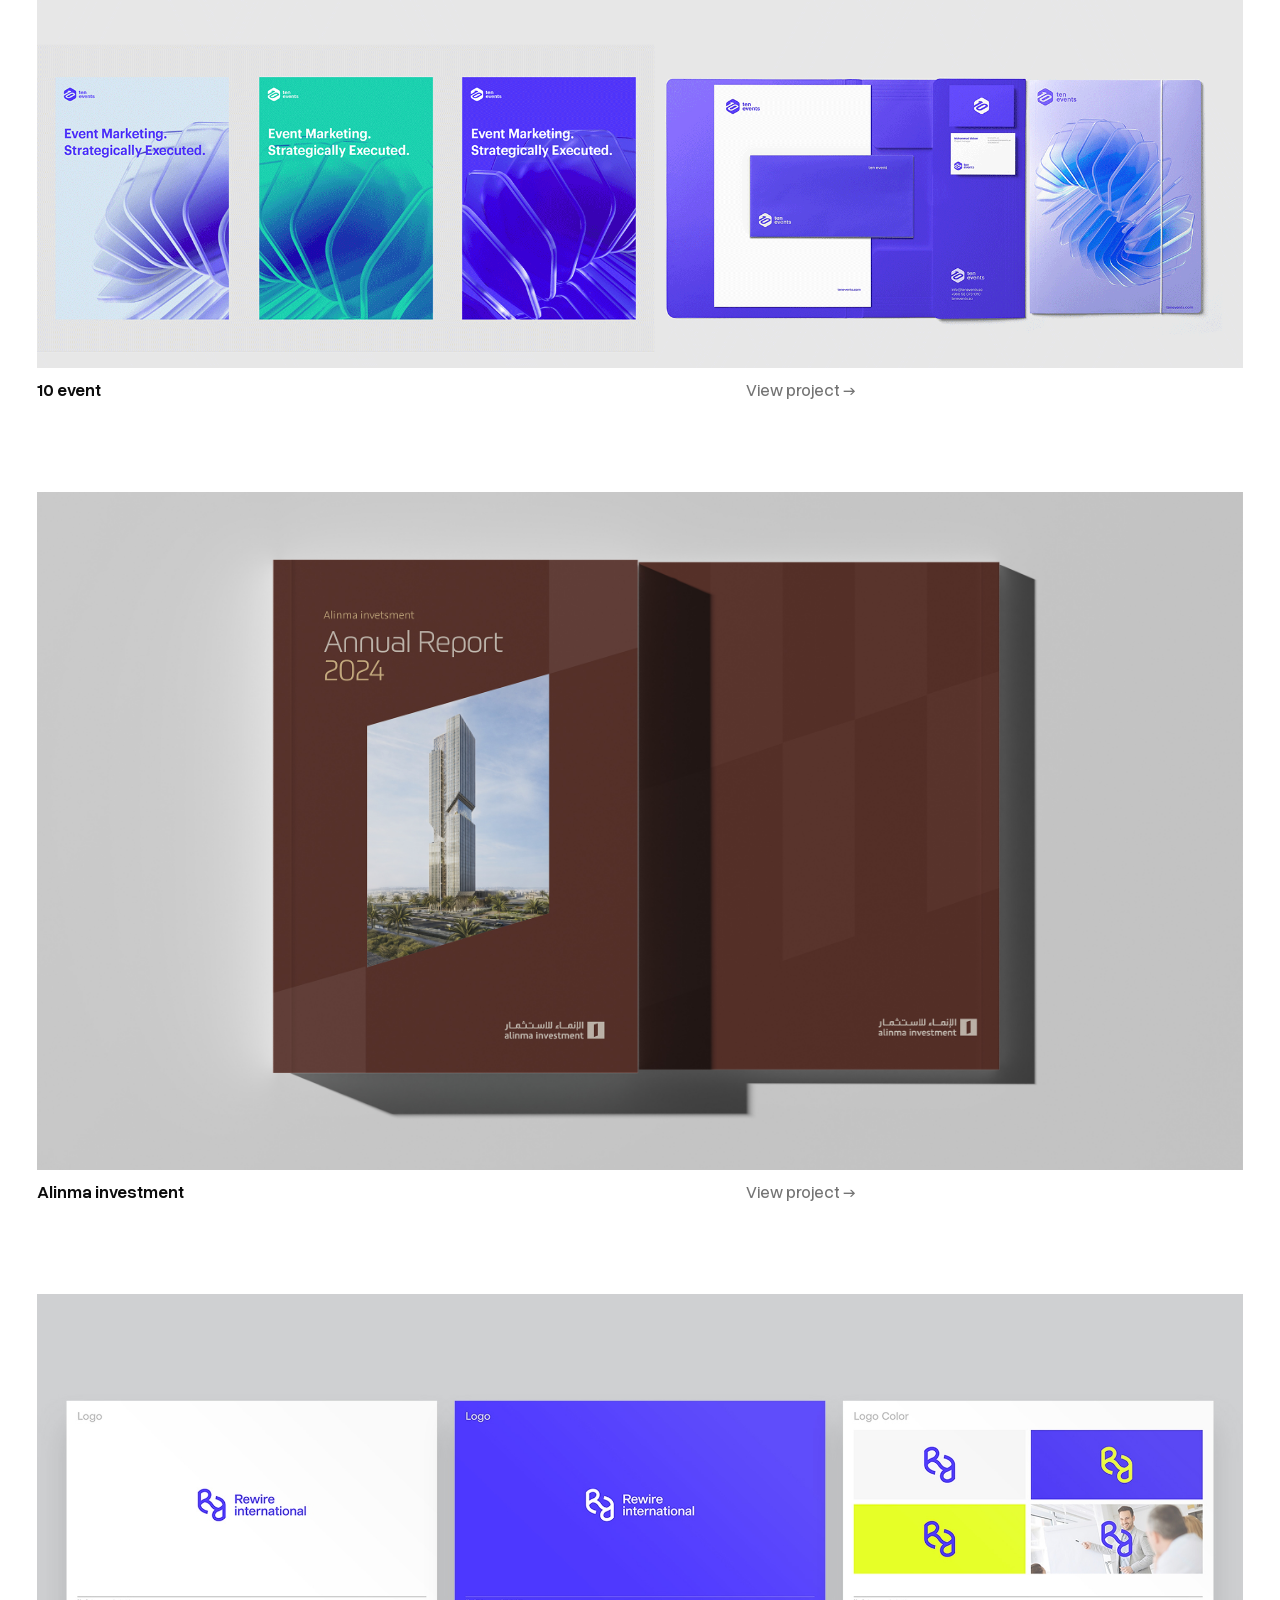
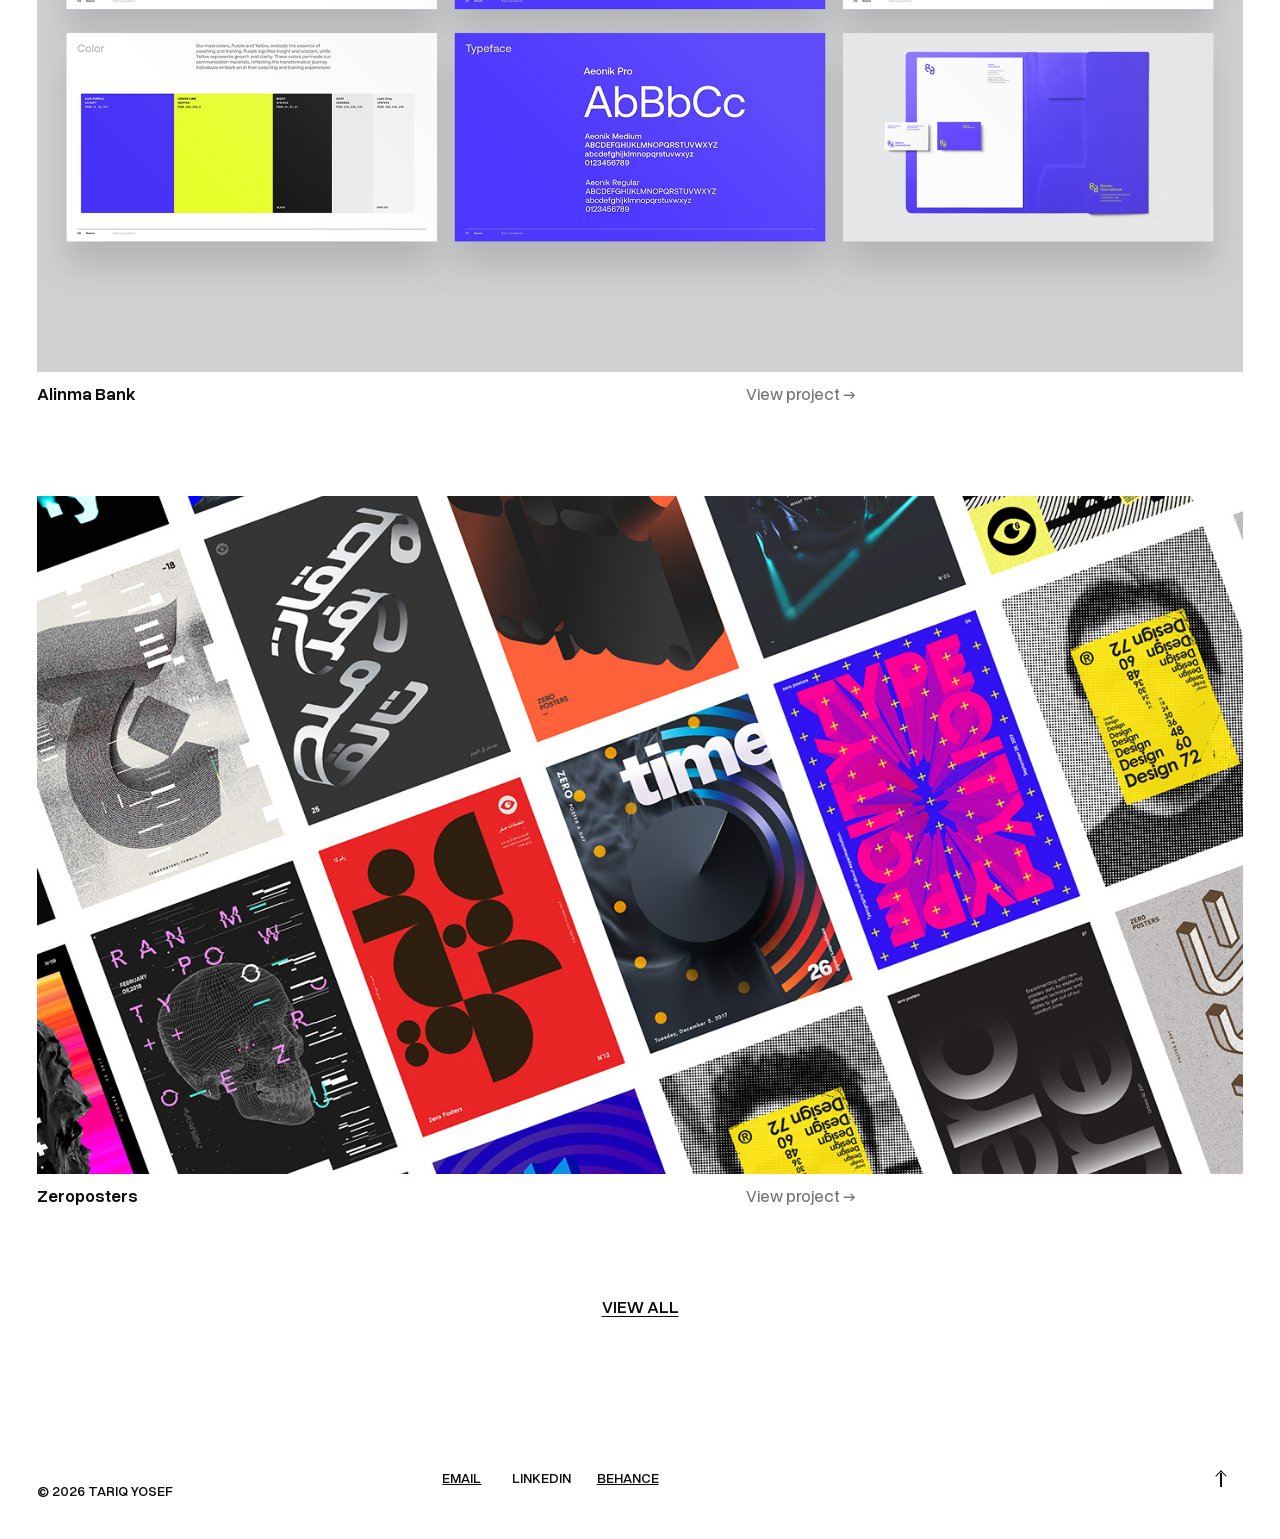
==== commit 3dcc9a60: "Increase homepage project typography" ====
--- a/index.html
+++ b/index.html
@@ -11,7 +11,7 @@
   <meta property="og:type" content="website">
   <meta property="og:url" content="https://tariqdesign.com/">
   <link rel="canonical" href="https://tariqdesign.com/">
-  <link rel="stylesheet" href="styles.css?v=60">
+  <link rel="stylesheet" href="styles.css?v=61">
   <script defer src="script.js?v=28"></script>
 </head>
 <body data-page="home">
--- a/styles.css
+++ b/styles.css
@@ -1577,6 +1577,10 @@
   font-weight: 540;
 }
 
+body[data-page="home"] .section-heading {
+  font-size: clamp(1.125rem, 1.7vw, 1.5rem);
+}
+
 .section-heading h2 {
   grid-column: 1 / span 2;
 }
@@ -1600,8 +1604,8 @@
   display: grid;
   grid-template-columns: var(--site-grid);
   gap: var(--gap);
-  padding-top: 10px;
-  font-size: var(--type-body);
+  padding-top: 12px;
+  font-size: clamp(1rem, 1.35vw, 1.25rem);
   line-height: 1.3;
 }
 
